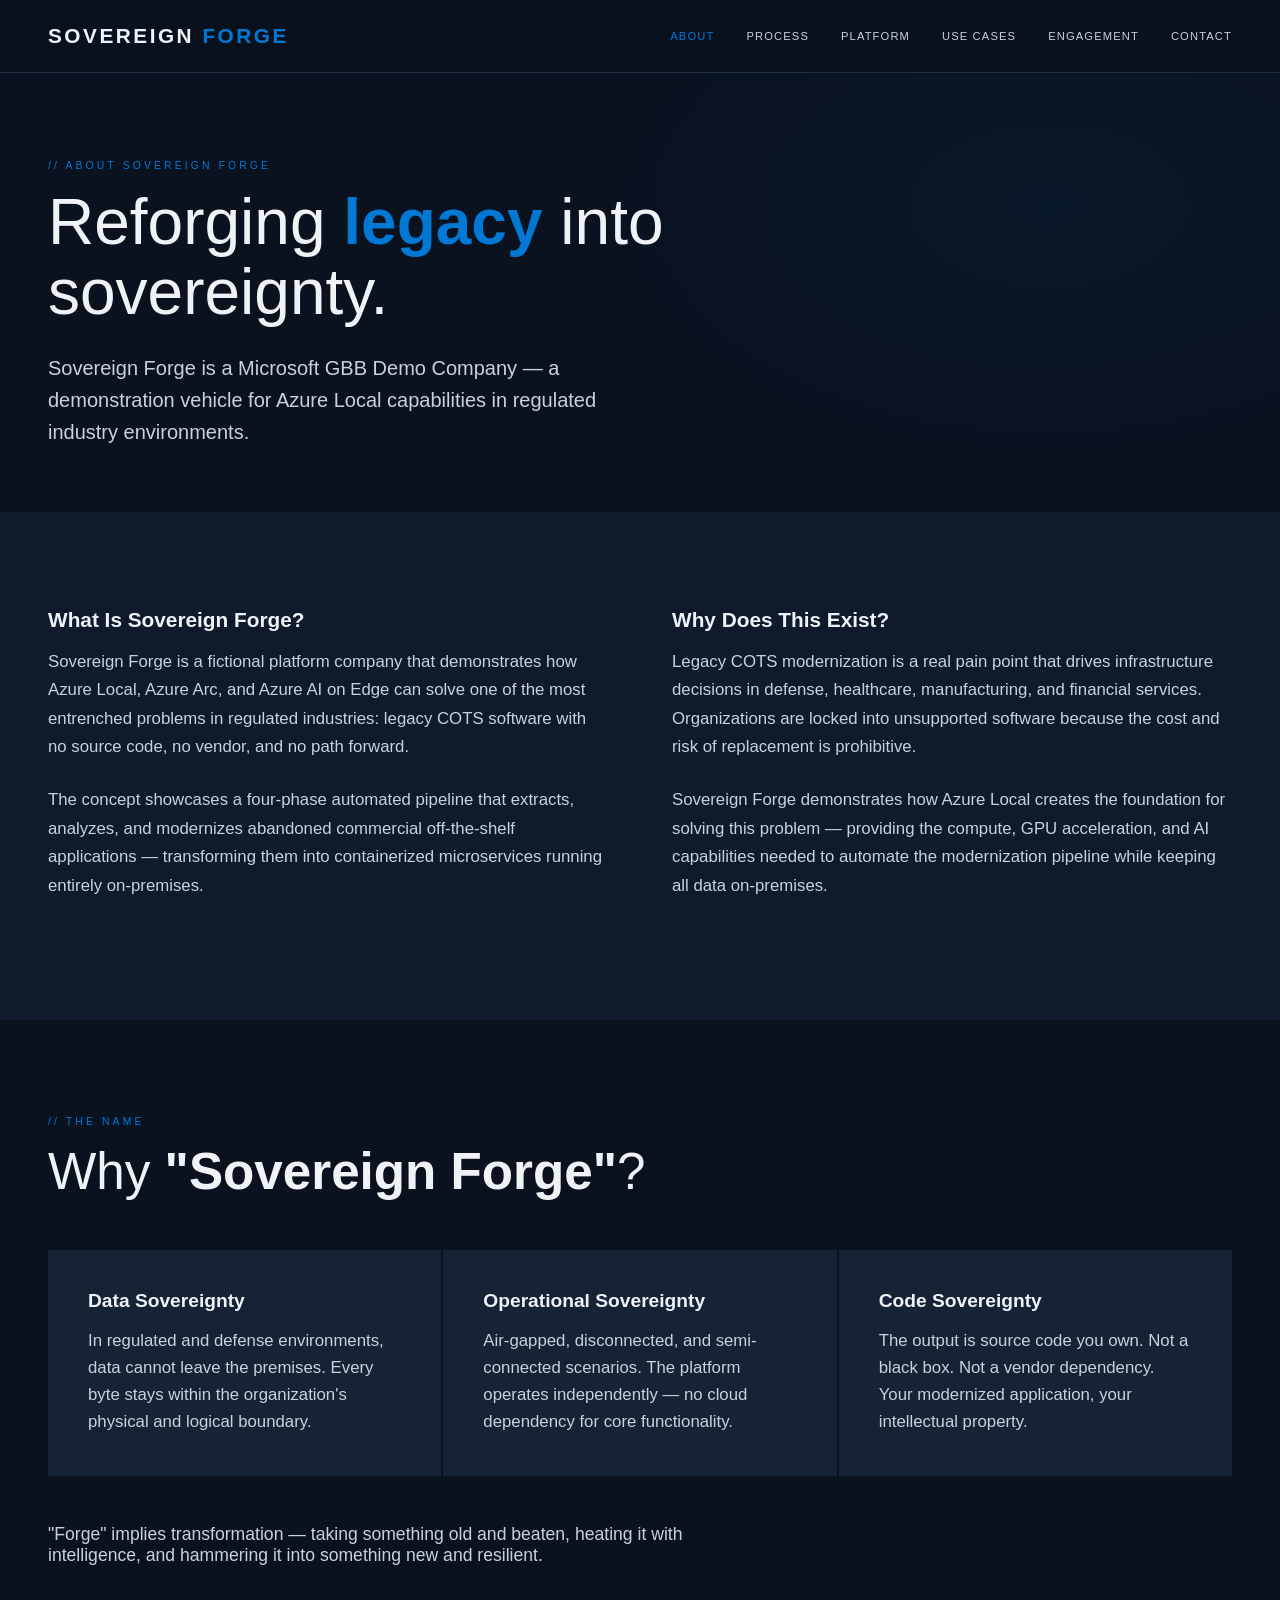
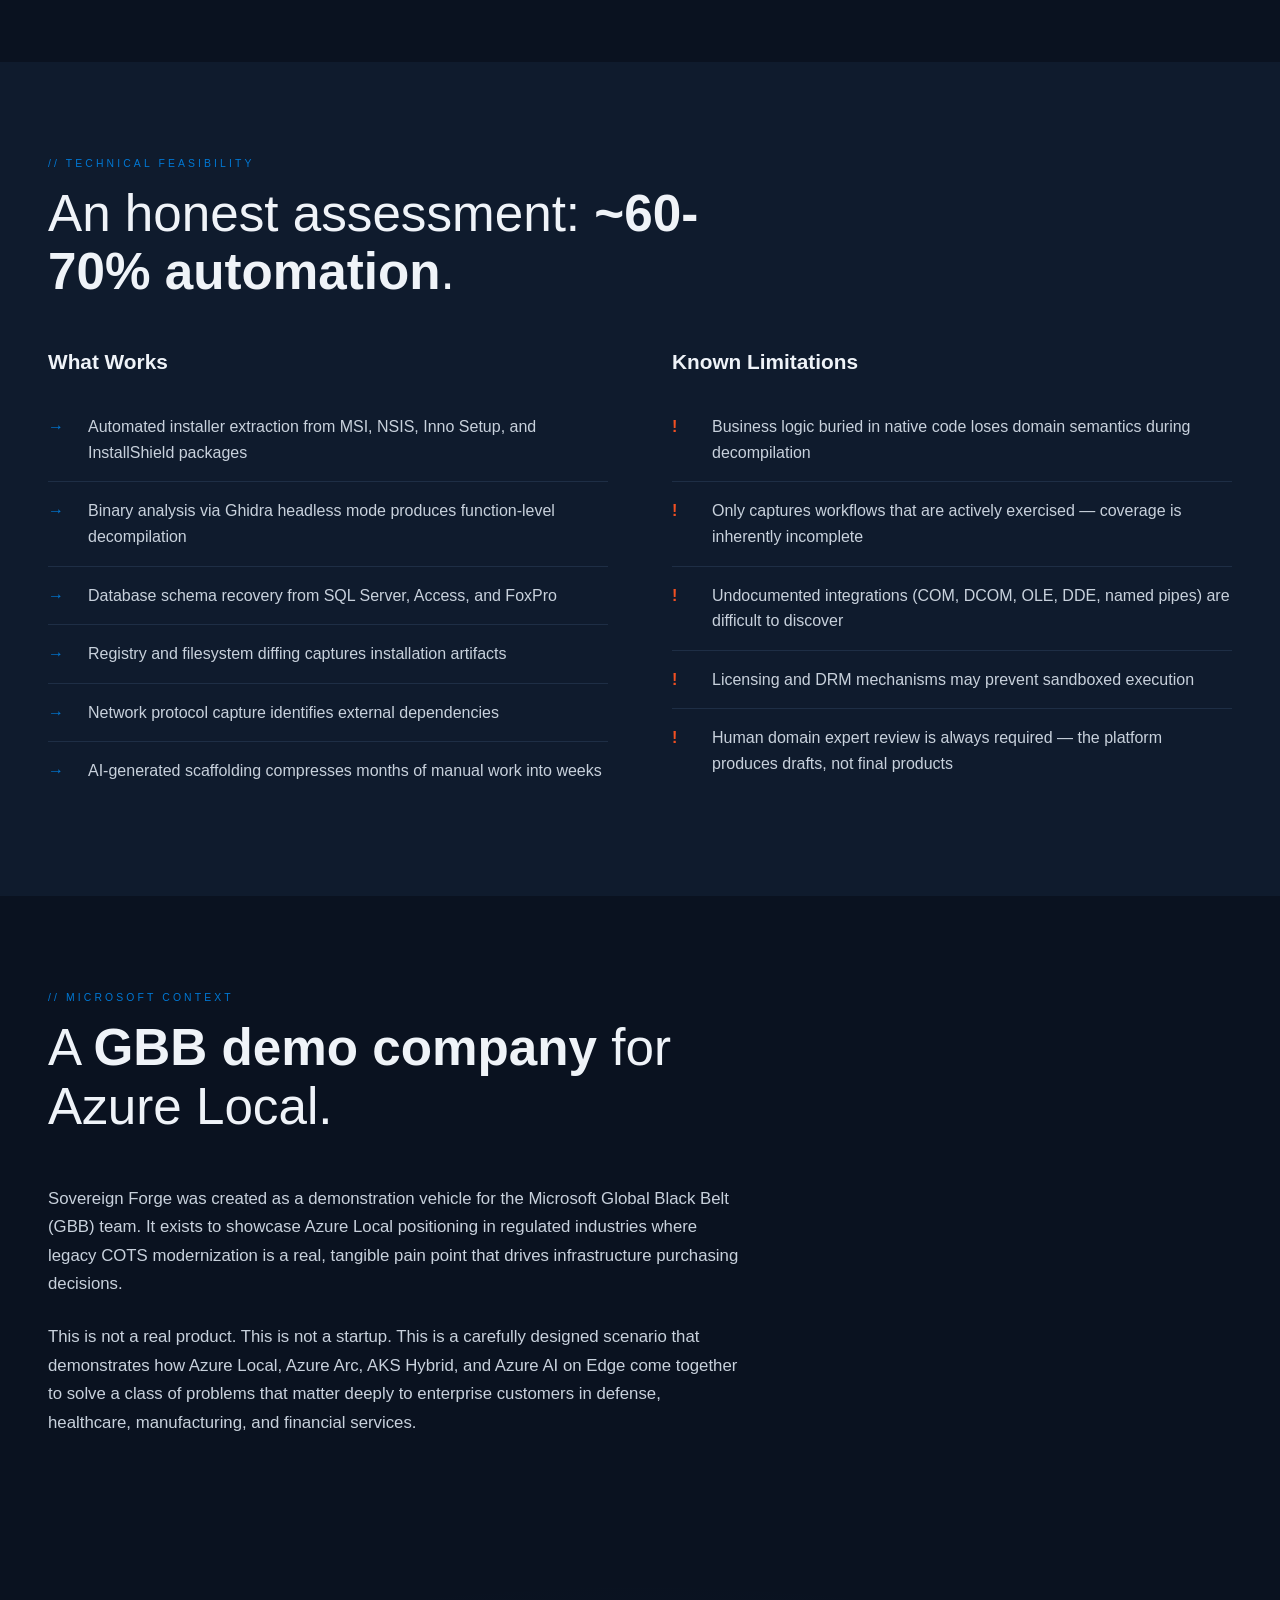
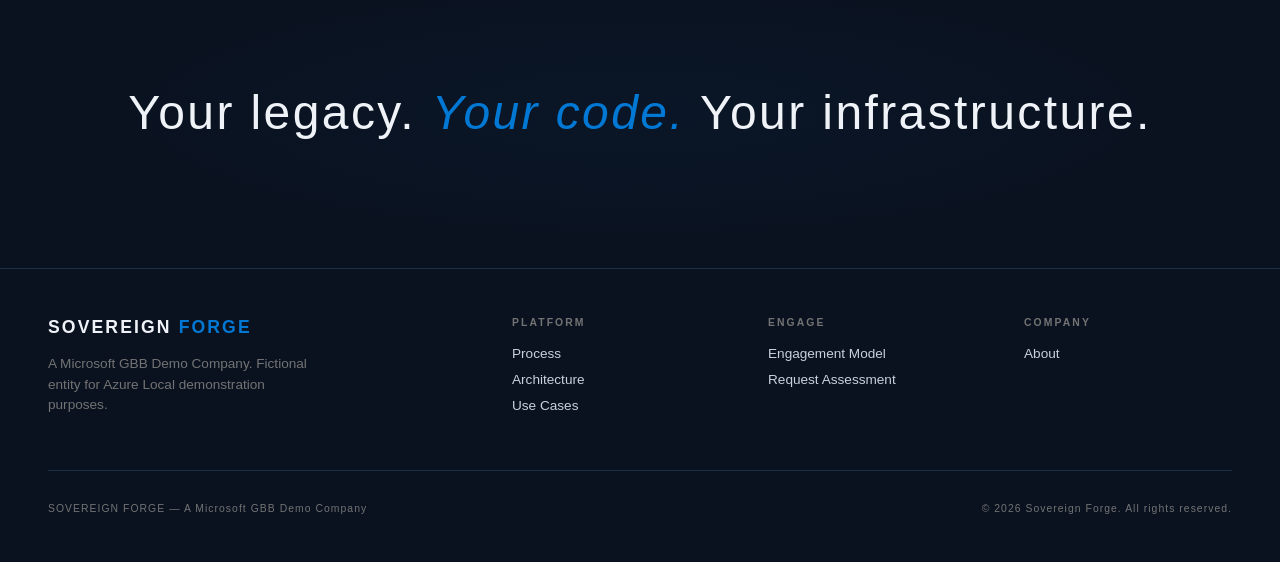
==== about.html @ 8a17f9cb "Add multi-page site: shared CSS, About, Process, Platform, Use Cases, Engagement, Contact Refactored" ====
<!DOCTYPE html>
<html lang="en">
<head>
<meta charset="UTF-8">
<meta name="viewport" content="width=device-width, initial-scale=1.0">
<title>About — Sovereign Forge</title>
<link rel="stylesheet" href="css/styles.css">
</head>
<body>

<nav>
  <a href="index.html" class="logo">SOVEREIGN <span>FORGE</span></a>
  <ul class="nav-links">
    <li><a href="about.html" class="active">About</a></li>
    <li><a href="process.html">Process</a></li>
    <li><a href="platform.html">Platform</a></li>
    <li><a href="use-cases.html">Use Cases</a></li>
    <li><a href="engagement.html">Engagement</a></li>
    <li><a href="contact.html">Contact</a></li>
  </ul>
</nav>

<div class="page-header">
  <div class="section-tag">// About Sovereign Forge</div>
  <h1>Reforging <strong>legacy</strong> into sovereignty.</h1>
  <p class="page-subtitle">Sovereign Forge is a Microsoft GBB Demo Company — a demonstration vehicle for Azure Local capabilities in regulated industry environments.</p>
</div>

<section class="bg-navy">
  <div class="content-two-col">
    <div class="content-text">
      <h3>What Is Sovereign Forge?</h3>
      <p>Sovereign Forge is a fictional platform company that demonstrates how Azure Local, Azure Arc, and Azure AI on Edge can solve one of the most entrenched problems in regulated industries: legacy COTS software with no source code, no vendor, and no path forward.</p>
      <p>The concept showcases a four-phase automated pipeline that extracts, analyzes, and modernizes abandoned commercial off-the-shelf applications — transforming them into containerized microservices running entirely on-premises.</p>
    </div>
    <div class="content-text">
      <h3>Why Does This Exist?</h3>
      <p>Legacy COTS modernization is a real pain point that drives infrastructure decisions in defense, healthcare, manufacturing, and financial services. Organizations are locked into unsupported software because the cost and risk of replacement is prohibitive.</p>
      <p>Sovereign Forge demonstrates how Azure Local creates the foundation for solving this problem — providing the compute, GPU acceleration, and AI capabilities needed to automate the modernization pipeline while keeping all data on-premises.</p>
    </div>
  </div>
</section>

<section class="bg-deep">
  <div class="section-tag">// The Name</div>
  <h2 class="section-title">Why <strong>"Sovereign Forge"</strong>?</h2>
  <div class="card-grid card-grid-3">
    <div class="card card-accent">
      <h3>Data Sovereignty</h3>
      <p>In regulated and defense environments, data cannot leave the premises. Every byte stays within the organization's physical and logical boundary.</p>
    </div>
    <div class="card card-accent">
      <h3>Operational Sovereignty</h3>
      <p>Air-gapped, disconnected, and semi-connected scenarios. The platform operates independently — no cloud dependency for core functionality.</p>
    </div>
    <div class="card card-accent">
      <h3>Code Sovereignty</h3>
      <p>The output is source code you own. Not a black box. Not a vendor dependency. Your modernized application, your intellectual property.</p>
    </div>
  </div>
  <p style="font-size: 1.1rem; font-weight: 300; color: var(--ms-light); margin-top: 3rem; max-width: 700px;">"Forge" implies transformation — taking something old and beaten, heating it with intelligence, and hammering it into something new and resilient.</p>
</section>

<section class="bg-navy">
  <div class="section-tag">// Technical Feasibility</div>
  <h2 class="section-title">An honest assessment: <strong>~60-70% automation</strong>.</h2>
  <div class="content-two-col">
    <div class="content-text">
      <h3>What Works</h3>
      <ul class="detail-list">
        <li><span class="marker">→</span>Automated installer extraction from MSI, NSIS, Inno Setup, and InstallShield packages</li>
        <li><span class="marker">→</span>Binary analysis via Ghidra headless mode produces function-level decompilation</li>
        <li><span class="marker">→</span>Database schema recovery from SQL Server, Access, and FoxPro</li>
        <li><span class="marker">→</span>Registry and filesystem diffing captures installation artifacts</li>
        <li><span class="marker">→</span>Network protocol capture identifies external dependencies</li>
        <li><span class="marker">→</span>AI-generated scaffolding compresses months of manual work into weeks</li>
      </ul>
    </div>
    <div class="content-text">
      <h3>Known Limitations</h3>
      <ul class="detail-list">
        <li><span class="marker" style="color: var(--ms-orange);">!</span>Business logic buried in native code loses domain semantics during decompilation</li>
        <li><span class="marker" style="color: var(--ms-orange);">!</span>Only captures workflows that are actively exercised — coverage is inherently incomplete</li>
        <li><span class="marker" style="color: var(--ms-orange);">!</span>Undocumented integrations (COM, DCOM, OLE, DDE, named pipes) are difficult to discover</li>
        <li><span class="marker" style="color: var(--ms-orange);">!</span>Licensing and DRM mechanisms may prevent sandboxed execution</li>
        <li><span class="marker" style="color: var(--ms-orange);">!</span>Human domain expert review is always required — the platform produces drafts, not final products</li>
      </ul>
    </div>
  </div>
</section>

<section class="bg-deep">
  <div class="section-tag">// Microsoft Context</div>
  <h2 class="section-title">A <strong>GBB demo company</strong> for Azure Local.</h2>
  <div class="content-text" style="max-width: 700px;">
    <p>Sovereign Forge was created as a demonstration vehicle for the Microsoft Global Black Belt (GBB) team. It exists to showcase Azure Local positioning in regulated industries where legacy COTS modernization is a real, tangible pain point that drives infrastructure purchasing decisions.</p>
    <p>This is not a real product. This is not a startup. This is a carefully designed scenario that demonstrates how Azure Local, Azure Arc, AKS Hybrid, and Azure AI on Edge come together to solve a class of problems that matter deeply to enterprise customers in defense, healthcare, manufacturing, and financial services.</p>
  </div>
</section>

<section class="tagline-section">
  <p class="tagline">Your legacy. <em>Your code.</em> Your infrastructure.</p>
</section>

<footer>
  <div class="footer-inner">
    <div class="footer-brand">
      <a href="index.html" class="logo">SOVEREIGN <span>FORGE</span></a>
      <p>A Microsoft GBB Demo Company. Fictional entity for Azure Local demonstration purposes.</p>
    </div>
    <div class="footer-col">
      <h4>Platform</h4>
      <ul>
        <li><a href="process.html">Process</a></li>
        <li><a href="platform.html">Architecture</a></li>
        <li><a href="use-cases.html">Use Cases</a></li>
      </ul>
    </div>
    <div class="footer-col">
      <h4>Engage</h4>
      <ul>
        <li><a href="engagement.html">Engagement Model</a></li>
        <li><a href="contact.html">Request Assessment</a></li>
      </ul>
    </div>
    <div class="footer-col">
      <h4>Company</h4>
      <ul>
        <li><a href="about.html">About</a></li>
      </ul>
    </div>
  </div>
  <div class="footer-bottom">
    <span>SOVEREIGN FORGE — A Microsoft GBB Demo Company</span>
    <span>&copy; 2026 Sovereign Forge. All rights reserved.</span>
  </div>
</footer>

</body>
</html>
---- css/styles.css ----
/* ============================================
   Sovereign Forge — Shared Styles
   Color Palette: Microsoft/Azure Corporate
   Typography: Segoe UI
   ============================================ */

:root {
    --ms-blue: #0078D4;
    --ms-dark-blue: #005A9E;
    --ms-navy: #0F1B2D;
    --ms-deep: #0A1220;
    --ms-panel: #121D2E;
    --ms-card: #162236;
    --ms-border: #1E2E45;
    --ms-orange: #F25022;
    --ms-green: #7FBA00;
    --ms-yellow: #FFB900;
    --ms-gray: #737373;
    --ms-light: #C8D1DC;
    --ms-white: #EFF3F8;
}

* {
    margin: 0;
    padding: 0;
    box-sizing: border-box;
}

body {
    background: var(--ms-deep);
    color: var(--ms-white);
    font-family: 'Segoe UI', -apple-system, sans-serif;
    overflow-x: hidden;
}

a {
    color: var(--ms-blue);
    text-decoration: none;
    transition: color 0.3s;
}

a:hover {
    color: var(--ms-white);
}

/* ---- Navigation ---- */
nav {
    position: fixed;
    top: 0;
    width: 100%;
    z-index: 100;
    padding: 1.5rem 3rem;
    display: flex;
    justify-content: space-between;
    align-items: center;
    background: rgba(10, 18, 32, 0.95);
    backdrop-filter: blur(8px);
    border-bottom: 1px solid var(--ms-border);
}

.logo {
    font-weight: 700;
    font-size: 1.3rem;
    letter-spacing: 0.12em;
    text-transform: uppercase;
    text-decoration: none;
    color: var(--ms-white);
}

.logo span {
    color: var(--ms-blue);
}

.nav-links {
    display: flex;
    gap: 2rem;
    list-style: none;
    font-size: 0.7rem;
    letter-spacing: 0.1em;
    text-transform: uppercase;
}

.nav-links a {
    color: var(--ms-light);
    text-decoration: none;
    transition: color 0.3s;
    padding: 0.25rem 0;
}

.nav-links a:hover,
.nav-links a.active {
    color: var(--ms-blue);
}

/* ---- Buttons ---- */
.btn-primary {
    display: inline-block;
    font-size: 0.85rem;
    font-weight: 600;
    letter-spacing: 0.1em;
    text-transform: uppercase;
    padding: 1rem 2.5rem;
    background: var(--ms-blue);
    color: #fff;
    border: none;
    cursor: pointer;
    transition: all 0.3s;
    text-decoration: none;
}

.btn-primary:hover {
    background: var(--ms-dark-blue);
    box-shadow: 0 0 30px rgba(0, 120, 212, 0.3);
    color: #fff;
}

.btn-secondary {
    display: inline-block;
    font-size: 0.85rem;
    font-weight: 500;
    letter-spacing: 0.1em;
    text-transform: uppercase;
    padding: 1rem 2.5rem;
    background: transparent;
    color: var(--ms-white);
    border: 1px solid var(--ms-border);
    cursor: pointer;
    transition: all 0.3s;
    text-decoration: none;
}

.btn-secondary:hover {
    border-color: var(--ms-blue);
    color: var(--ms-blue);
}

/* ---- Page Header (inner pages) ---- */
.page-header {
    padding: 10rem 3rem 4rem;
    background: var(--ms-deep);
    position: relative;
}

.page-header::before {
    content: '';
    position: absolute;
    top: 0;
    right: 0;
    width: 60%;
    height: 100%;
    background: radial-gradient(ellipse at 70% 40%, rgba(0, 120, 212, 0.06) 0%, transparent 60%);
    pointer-events: none;
}

.page-header .section-tag {
    position: relative;
}

.page-header h1 {
    font-weight: 300;
    font-size: clamp(2.5rem, 5vw, 4.5rem);
    line-height: 1.1;
    max-width: 800px;
    position: relative;
}

.page-header h1 strong {
    font-weight: 700;
    color: var(--ms-blue);
}

.page-header .page-subtitle {
    font-size: 1.25rem;
    font-weight: 300;
    color: var(--ms-light);
    max-width: 600px;
    margin-top: 1.5rem;
    line-height: 1.6;
    position: relative;
}

/* ---- Sections ---- */
section {
    padding: 6rem 3rem;
}

.section-tag {
    font-size: 0.65rem;
    letter-spacing: 0.3em;
    text-transform: uppercase;
    color: var(--ms-blue);
    margin-bottom: 1rem;
}

.section-title {
    font-size: clamp(2rem, 4vw, 3.5rem);
    font-weight: 300;
    line-height: 1.15;
    max-width: 700px;
    margin-bottom: 3rem;
}

.section-title strong {
    font-weight: 700;
}

.bg-navy {
    background: var(--ms-navy);
}

.bg-deep {
    background: var(--ms-deep);
}

/* ---- Cards ---- */
.card-grid {
    display: grid;
    gap: 2px;
}

.card-grid-2 {
    grid-template-columns: repeat(2, 1fr);
}

.card-grid-3 {
    grid-template-columns: repeat(3, 1fr);
}

.card-grid-4 {
    grid-template-columns: repeat(4, 1fr);
}

.card {
    background: var(--ms-card);
    padding: 2.5rem;
    position: relative;
    overflow: hidden;
    transition: background 0.3s;
}

.card:hover {
    background: var(--ms-border);
}

.card h3 {
    font-size: 1.2rem;
    font-weight: 600;
    margin-bottom: 1rem;
}

.card p {
    font-size: 1.05rem;
    font-weight: 300;
    color: var(--ms-light);
    line-height: 1.6;
}

.card .card-icon {
    font-size: 2rem;
    margin-bottom: 1.5rem;
}

.card-accent {
    position: relative;
}

.card-accent::before {
    content: '';
    position: absolute;
    top: 0;
    left: 0;
    width: 100%;
    height: 2px;
    background: var(--ms-blue);
    transform: scaleX(0);
    transform-origin: left;
    transition: transform 0.4s;
}

.card-accent:hover::before {
    transform: scaleX(1);
}

/* ---- Stats Bar ---- */
.stats-bar {
    display: flex;
    border-top: 1px solid var(--ms-border);
    border-bottom: 1px solid var(--ms-border);
}

.stat {
    flex: 1;
    padding: 3rem;
    border-right: 1px solid var(--ms-border);
    text-align: center;
}

.stat:last-child {
    border-right: none;
}

.stat-value {
    font-size: 3rem;
    font-weight: 700;
    color: var(--ms-blue);
    line-height: 1;
}

.stat-label {
    font-size: 0.65rem;
    letter-spacing: 0.2em;
    text-transform: uppercase;
    color: var(--ms-gray);
    margin-top: 0.75rem;
}

/* ---- Phase Rows ---- */
.phase-row {
    display: grid;
    grid-template-columns: 120px 1fr;
    gap: 3rem;
    padding: 3rem 0;
    border-bottom: 1px solid var(--ms-border);
}

.phase-row:last-child {
    border-bottom: none;
}

.phase-num {
    font-size: 4rem;
    font-weight: 700;
    color: var(--ms-border);
    line-height: 1;
}

.phase-content h3 {
    font-size: 1.5rem;
    font-weight: 600;
    color: var(--ms-blue);
    margin-bottom: 0.75rem;
}

.phase-content p {
    font-size: 1.1rem;
    font-weight: 300;
    color: var(--ms-light);
    line-height: 1.7;
    max-width: 700px;
}

.phase-tags {
    display: flex;
    flex-wrap: wrap;
    gap: 0.5rem;
    margin-top: 1rem;
}

.phase-tag {
    font-size: 0.6rem;
    letter-spacing: 0.1em;
    text-transform: uppercase;
    padding: 0.3rem 0.8rem;
    border: 1px solid var(--ms-border);
    color: var(--ms-gray);
}

/* ---- Detail List ---- */
.detail-list {
    list-style: none;
    margin-top: 1.5rem;
}

.detail-list li {
    padding: 1rem 0;
    border-bottom: 1px solid var(--ms-border);
    font-size: 1rem;
    font-weight: 300;
    color: var(--ms-light);
    line-height: 1.6;
    display: flex;
    gap: 1rem;
}

.detail-list li:last-child {
    border-bottom: none;
}

.detail-list .marker {
    color: var(--ms-blue);
    font-weight: 600;
    min-width: 1.5rem;
}

/* ---- Architecture Diagram ---- */
.arch-diagram {
    max-width: 900px;
    margin: 3rem auto 0;
    display: grid;
    gap: 2px;
}

.arch-layer {
    background: var(--ms-card);
    padding: 1.5rem 2rem;
    display: flex;
    justify-content: space-between;
    align-items: center;
}

.arch-label {
    font-size: 0.7rem;
    letter-spacing: 0.15em;
    text-transform: uppercase;
    color: var(--ms-blue);
    min-width: 140px;
}

.arch-items {
    display: flex;
    gap: 1.5rem;
    flex-wrap: wrap;
    justify-content: flex-end;
}

.arch-item {
    font-size: 0.7rem;
    color: var(--ms-light);
    padding: 0.4rem 0.8rem;
    border: 1px solid var(--ms-border);
}

/* ---- Platform Badge ---- */
.platform-badge {
    display: inline-flex;
    align-items: center;
    gap: 0.75rem;
    padding: 0.75rem 2rem;
    border: 1px solid var(--ms-border);
    margin-top: 2rem;
    font-size: 0.75rem;
    letter-spacing: 0.1em;
    color: var(--ms-light);
}

.platform-badge .dot {
    width: 8px;
    height: 8px;
    border-radius: 50%;
    background: var(--ms-green);
    animation: pulse 2s infinite;
}

/* ---- Tagline Section ---- */
.tagline-section {
    padding: 8rem 3rem;
    text-align: center;
    background: var(--ms-deep);
    position: relative;
}

.tagline-section::before {
    content: '';
    position: absolute;
    inset: 0;
    background: radial-gradient(ellipse at center, rgba(0, 120, 212, 0.04) 0%, transparent 60%);
}

.tagline {
    font-size: clamp(1.8rem, 4vw, 3rem);
    font-weight: 300;
    letter-spacing: 0.05em;
    position: relative;
}

.tagline em {
    font-style: italic;
    color: var(--ms-blue);
}

/* ---- Footer ---- */
footer {
    padding: 3rem;
    border-top: 1px solid var(--ms-border);
    background: var(--ms-deep);
}

.footer-inner {
    display: grid;
    grid-template-columns: 2fr 1fr 1fr 1fr;
    gap: 3rem;
    margin-bottom: 3rem;
}

.footer-brand .logo {
    font-size: 1.1rem;
    display: block;
    margin-bottom: 1rem;
}

.footer-brand p {
    font-size: 0.85rem;
    color: var(--ms-gray);
    line-height: 1.5;
    max-width: 280px;
}

.footer-col h4 {
    font-size: 0.65rem;
    letter-spacing: 0.2em;
    text-transform: uppercase;
    color: var(--ms-gray);
    margin-bottom: 1rem;
}

.footer-col ul {
    list-style: none;
}

.footer-col li {
    margin-bottom: 0.5rem;
}

.footer-col a {
    font-size: 0.85rem;
    color: var(--ms-light);
}

.footer-col a:hover {
    color: var(--ms-blue);
}

.footer-bottom {
    display: flex;
    justify-content: space-between;
    align-items: center;
    padding-top: 2rem;
    border-top: 1px solid var(--ms-border);
    font-size: 0.65rem;
    letter-spacing: 0.1em;
    color: var(--ms-gray);
}

/* ---- Content Layouts ---- */
.content-two-col {
    display: grid;
    grid-template-columns: 1fr 1fr;
    gap: 4rem;
    align-items: start;
}

.content-text h3 {
    font-size: 1.3rem;
    font-weight: 600;
    margin-bottom: 1rem;
}

.content-text p {
    font-size: 1.05rem;
    font-weight: 300;
    color: var(--ms-light);
    line-height: 1.7;
    margin-bottom: 1.5rem;
}

/* ---- Timeline ---- */
.timeline {
    position: relative;
    padding-left: 3rem;
}

.timeline::before {
    content: '';
    position: absolute;
    left: 0;
    top: 0;
    bottom: 0;
    width: 2px;
    background: var(--ms-border);
}

.timeline-item {
    position: relative;
    padding-bottom: 3rem;
}

.timeline-item:last-child {
    padding-bottom: 0;
}

.timeline-item::before {
    content: '';
    position: absolute;
    left: -3rem;
    top: 0.5rem;
    width: 12px;
    height: 12px;
    border-radius: 50%;
    background: var(--ms-blue);
    border: 2px solid var(--ms-deep);
    margin-left: -5px;
}

.timeline-item h3 {
    font-size: 1.3rem;
    font-weight: 600;
    color: var(--ms-blue);
    margin-bottom: 0.5rem;
}

.timeline-item .timeline-duration {
    font-size: 0.7rem;
    letter-spacing: 0.15em;
    text-transform: uppercase;
    color: var(--ms-gray);
    margin-bottom: 0.75rem;
}

.timeline-item p {
    font-size: 1.05rem;
    font-weight: 300;
    color: var(--ms-light);
    line-height: 1.7;
}

/* ---- Form Styles ---- */
.form-group {
    margin-bottom: 1.5rem;
}

.form-group label {
    display: block;
    font-size: 0.7rem;
    letter-spacing: 0.15em;
    text-transform: uppercase;
    color: var(--ms-gray);
    margin-bottom: 0.5rem;
}

.form-group input,
.form-group textarea,
.form-group select {
    width: 100%;
    padding: 1rem;
    background: var(--ms-card);
    border: 1px solid var(--ms-border);
    color: var(--ms-white);
    font-family: 'Segoe UI', sans-serif;
    font-size: 1rem;
    transition: border-color 0.3s;
}

.form-group input:focus,
.form-group textarea:focus,
.form-group select:focus {
    outline: none;
    border-color: var(--ms-blue);
}

.form-group textarea {
    min-height: 120px;
    resize: vertical;
}

.form-group select option {
    background: var(--ms-card);
}

/* ---- Animations ---- */
@keyframes fadeUp {
    from {
        opacity: 0;
        transform: translateY(20px);
    }

    to {
        opacity: 1;
        transform: translateY(0);
    }
}

@keyframes pulse {

    0%,
    100% {
        opacity: 1
    }

    50% {
        opacity: 0.4
    }
}

/* ---- Hero (index only) ---- */
.hero {
    min-height: 100vh;
    display: flex;
    flex-direction: column;
    justify-content: center;
    padding: 8rem 3rem 4rem;
    position: relative;
}

.hero::before {
    content: '';
    position: absolute;
    top: 0;
    right: 0;
    width: 60%;
    height: 100%;
    background: radial-gradient(ellipse at 70% 40%, rgba(0, 120, 212, 0.06) 0%, transparent 60%);
    pointer-events: none;
}

.hero-tag {
    font-size: 0.7rem;
    letter-spacing: 0.3em;
    text-transform: uppercase;
    color: var(--ms-blue);
    margin-bottom: 2rem;
    opacity: 0;
    animation: fadeUp 0.8s 0.3s forwards;
}

.hero h1 {
    font-weight: 300;
    font-size: clamp(3rem, 7vw, 6.5rem);
    line-height: 1.05;
    max-width: 900px;
    opacity: 0;
    animation: fadeUp 0.8s 0.5s forwards;
}

.hero h1 strong {
    font-weight: 700;
    color: var(--ms-blue);
}

.hero-sub {
    font-size: 1.35rem;
    font-weight: 300;
    color: var(--ms-light);
    max-width: 600px;
    margin-top: 2rem;
    line-height: 1.6;
    opacity: 0;
    animation: fadeUp 0.8s 0.7s forwards;
}

.hero-cta {
    display: flex;
    gap: 1.5rem;
    margin-top: 3rem;
    opacity: 0;
    animation: fadeUp 0.8s 0.9s forwards;
}

/* ---- Verticals Grid ---- */
.vert-grid {
    display: grid;
    grid-template-columns: repeat(4, 1fr);
}

.vert-item {
    padding: 2.5rem 2rem;
    border: 1px solid var(--ms-border);
    margin: -0.5px;
    transition: all 0.4s;
}

.vert-item:hover {
    border-color: var(--ms-blue);
    z-index: 1;
}

.vert-item h3 {
    font-size: 1rem;
    font-weight: 600;
    margin-bottom: 0.5rem;
}

.vert-item p {
    font-size: 0.9rem;
    font-weight: 300;
    color: var(--ms-gray);
    line-height: 1.5;
}

/* ---- Responsive ---- */
@media (max-width: 768px) {
    nav {
        padding: 1rem 1.5rem;
    }

    .nav-links {
        display: none;
    }

    section {
        padding: 4rem 1.5rem;
    }

    .page-header {
        padding: 7rem 1.5rem 3rem;
    }

    .hero {
        padding: 6rem 1.5rem 3rem;
    }

    .stats-bar {
        flex-direction: column;
    }

    .stat {
        border-right: none;
        border-bottom: 1px solid var(--ms-border);
        padding: 2rem;
    }

    .stat:last-child {
        border-bottom: none;
    }

    .card-grid-2,
    .card-grid-3,
    .card-grid-4 {
        grid-template-columns: 1fr;
    }

    .vert-grid {
        grid-template-columns: 1fr;
    }

    .phase-row {
        grid-template-columns: 1fr;
        gap: 1rem;
    }

    .hero-cta {
        flex-direction: column;
    }

    .content-two-col {
        grid-template-columns: 1fr;
        gap: 2rem;
    }

    .footer-inner {
        grid-template-columns: 1fr;
        gap: 2rem;
    }

    .footer-bottom {
        flex-direction: column;
        gap: 1rem;
        text-align: center;
    }
}
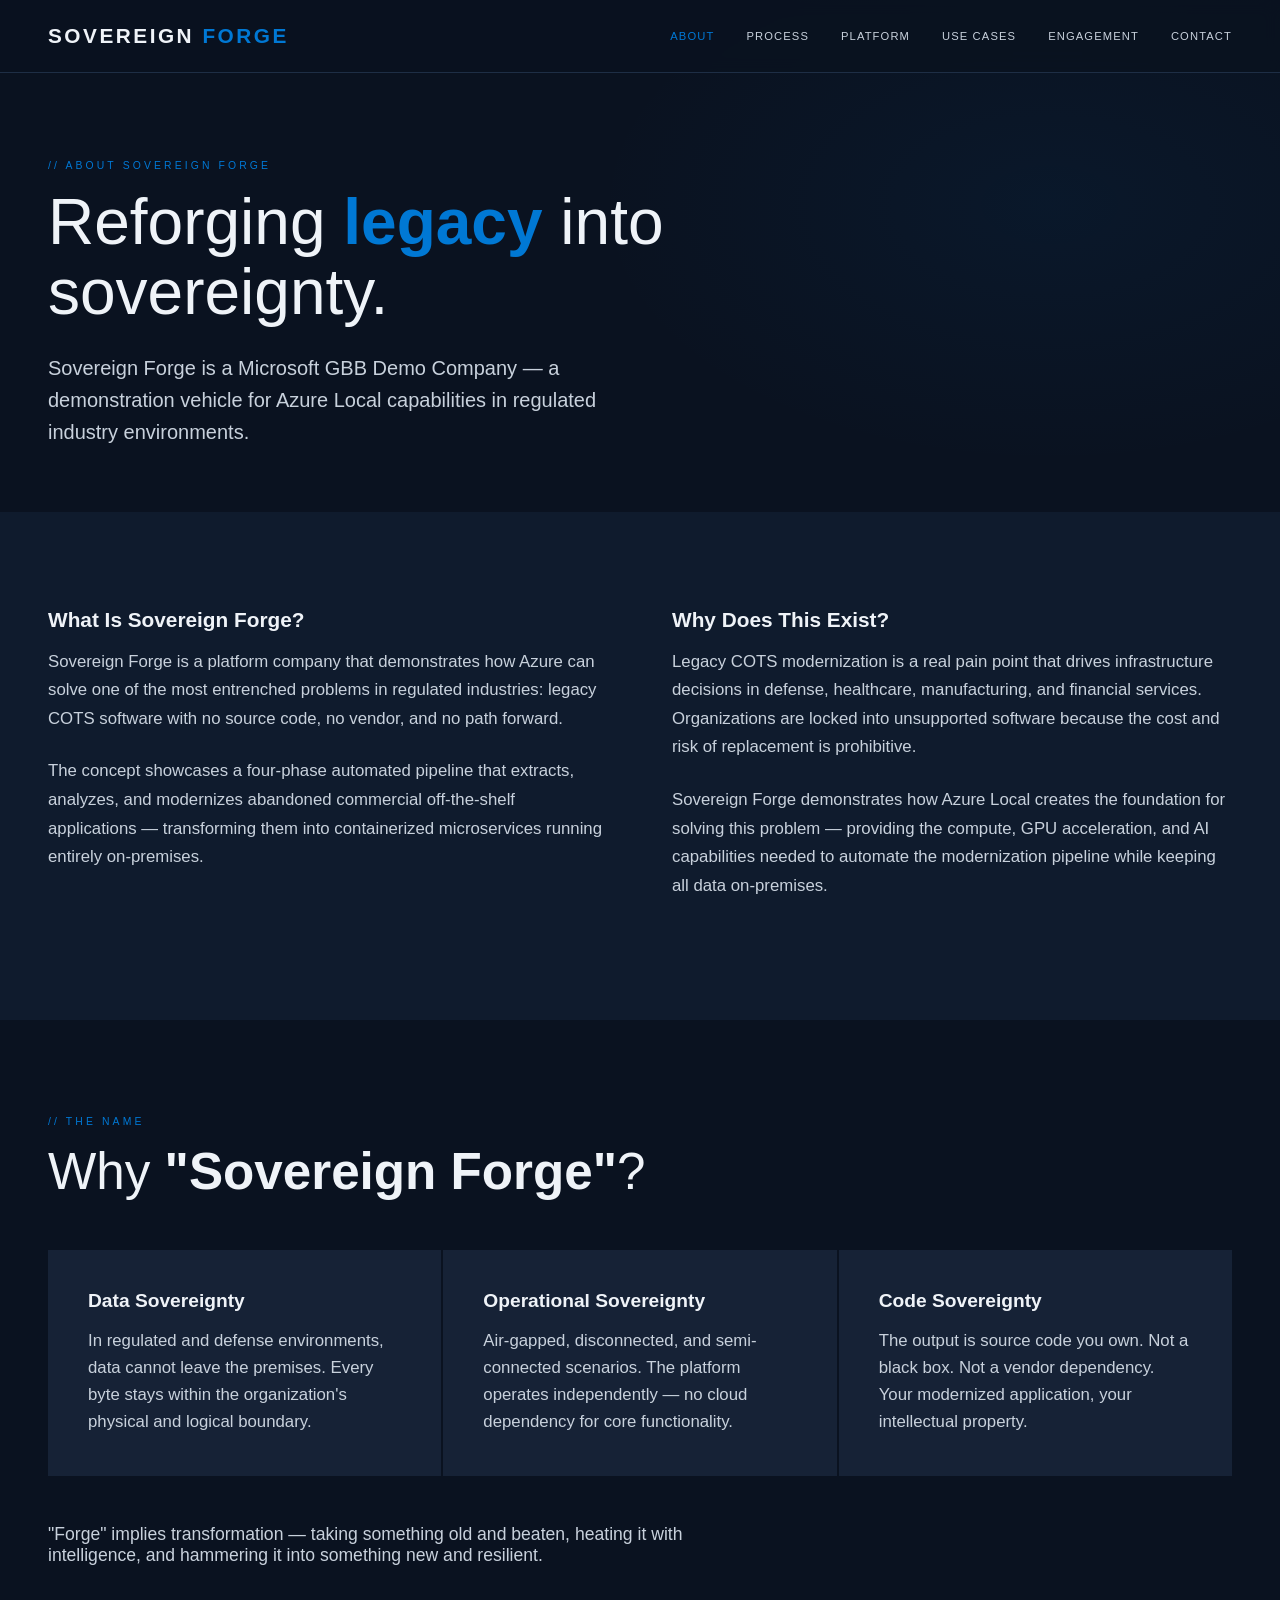
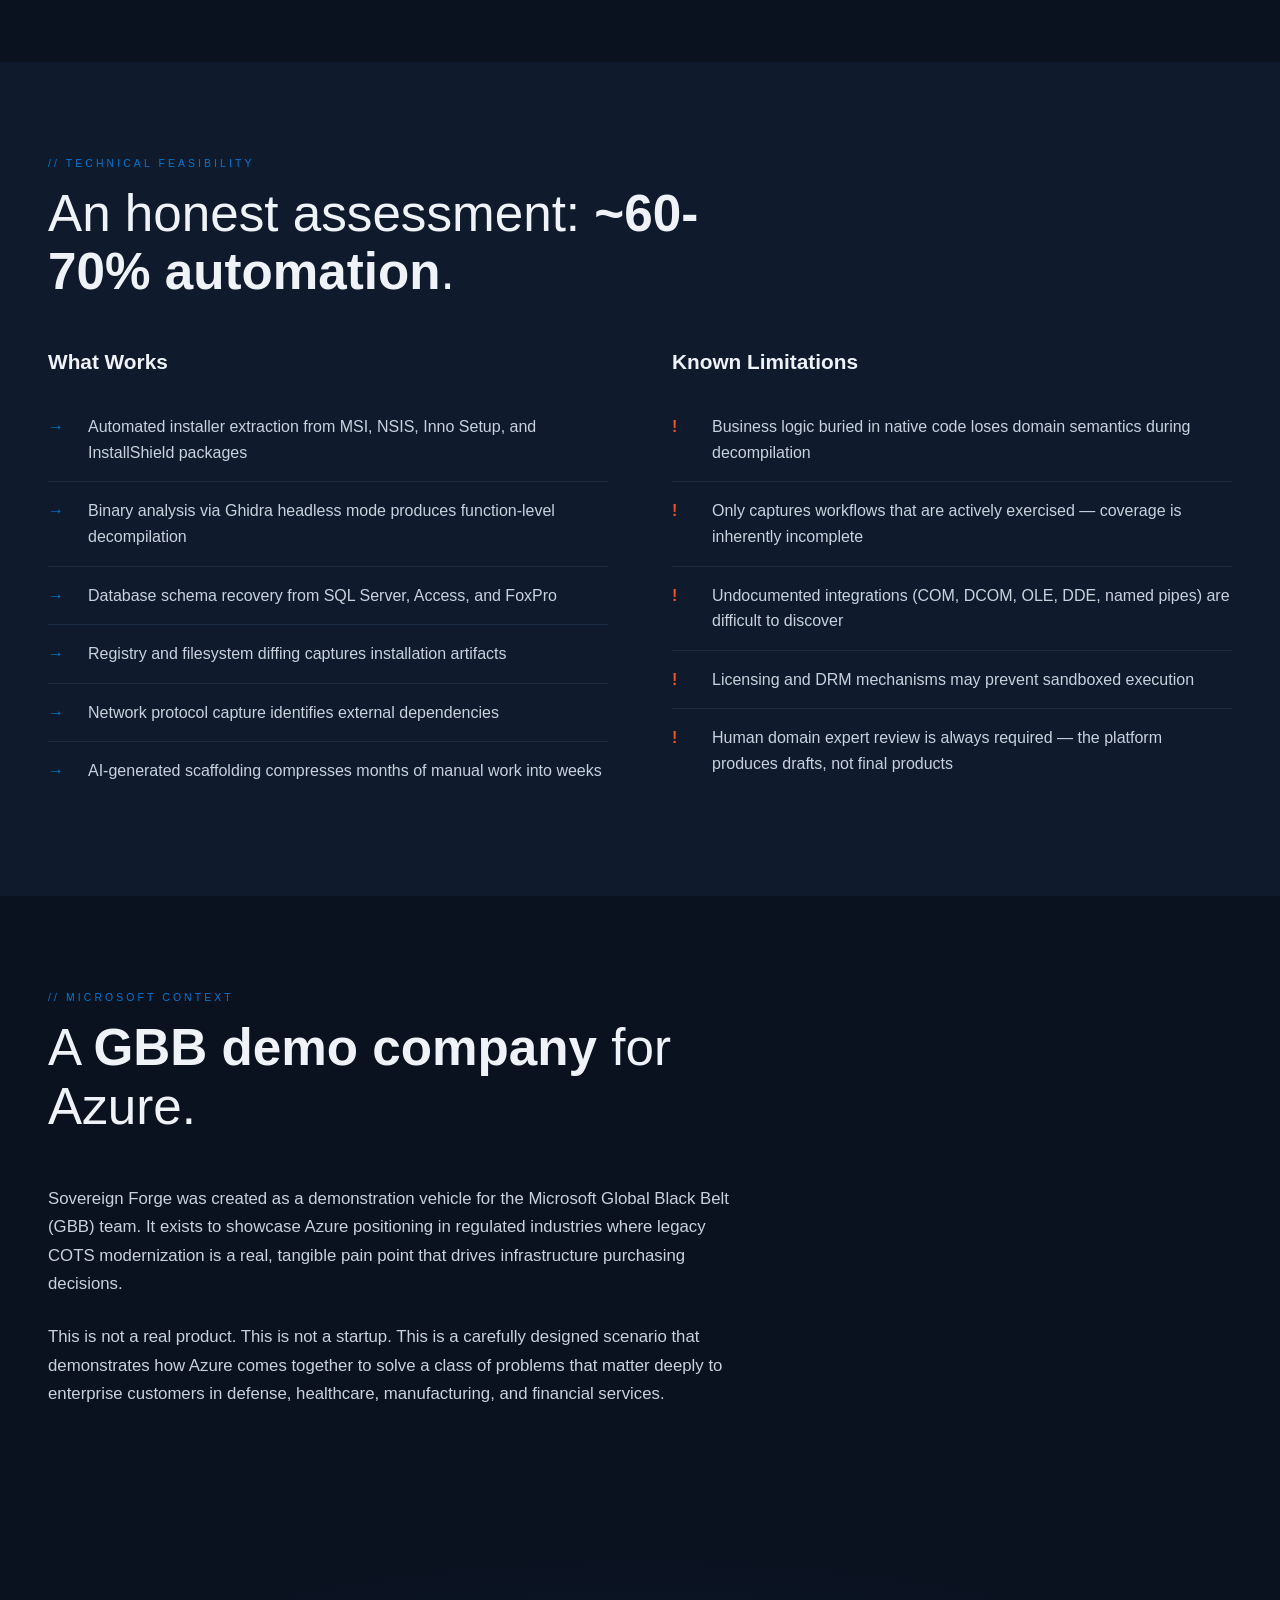
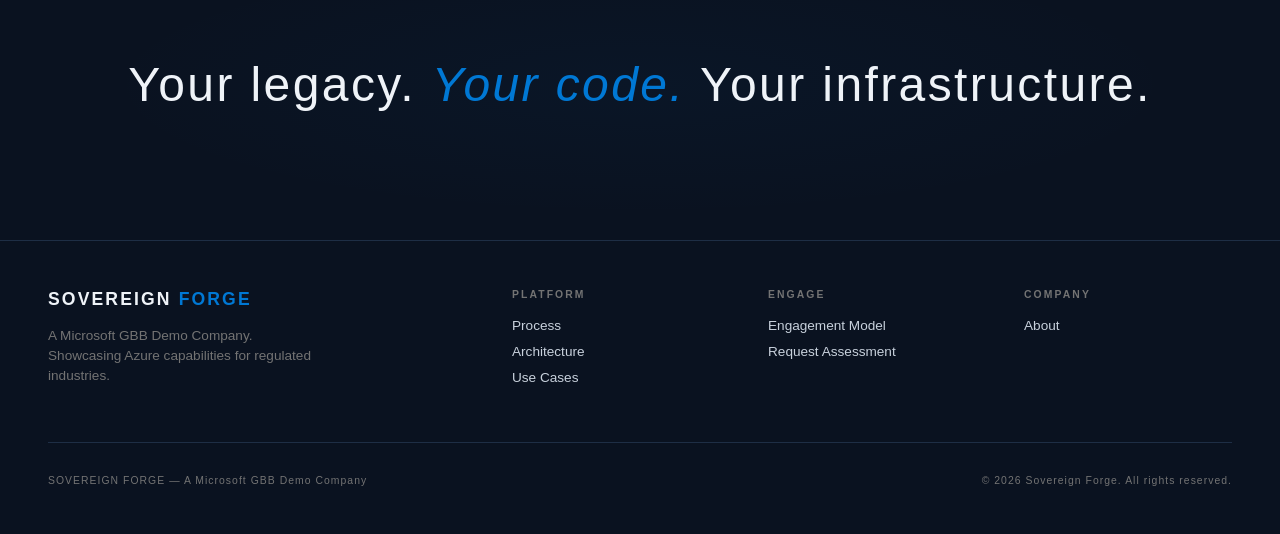
==== commit 7d439ff0: "Clean up demo company language: remove fictional, broaden Azure Local to Azure in branding" ====
--- a/about.html
+++ b/about.html
@@ -1,140 +1,171 @@
 <!DOCTYPE html>
 <html lang="en">
+
 <head>
-<meta charset="UTF-8">
-<meta name="viewport" content="width=device-width, initial-scale=1.0">
-<title>About — Sovereign Forge</title>
-<link rel="stylesheet" href="css/styles.css">
+    <meta charset="UTF-8">
+    <meta name="viewport" content="width=device-width, initial-scale=1.0">
+    <title>About — Sovereign Forge</title>
+    <link rel="stylesheet" href="css/styles.css">
 </head>
+
 <body>
 
-<nav>
-  <a href="index.html" class="logo">SOVEREIGN <span>FORGE</span></a>
-  <ul class="nav-links">
-    <li><a href="about.html" class="active">About</a></li>
-    <li><a href="process.html">Process</a></li>
-    <li><a href="platform.html">Platform</a></li>
-    <li><a href="use-cases.html">Use Cases</a></li>
-    <li><a href="engagement.html">Engagement</a></li>
-    <li><a href="contact.html">Contact</a></li>
-  </ul>
-</nav>
+    <nav>
+        <a href="index.html" class="logo">SOVEREIGN <span>FORGE</span></a>
+        <ul class="nav-links">
+            <li><a href="about.html" class="active">About</a></li>
+            <li><a href="process.html">Process</a></li>
+            <li><a href="platform.html">Platform</a></li>
+            <li><a href="use-cases.html">Use Cases</a></li>
+            <li><a href="engagement.html">Engagement</a></li>
+            <li><a href="contact.html">Contact</a></li>
+        </ul>
+    </nav>
 
-<div class="page-header">
-  <div class="section-tag">// About Sovereign Forge</div>
-  <h1>Reforging <strong>legacy</strong> into sovereignty.</h1>
-  <p class="page-subtitle">Sovereign Forge is a Microsoft GBB Demo Company — a demonstration vehicle for Azure Local capabilities in regulated industry environments.</p>
-</div>
+    <div class="page-header">
+        <div class="section-tag">// About Sovereign Forge</div>
+        <h1>Reforging <strong>legacy</strong> into sovereignty.</h1>
+        <p class="page-subtitle">Sovereign Forge is a Microsoft GBB Demo Company — a demonstration vehicle for Azure
+            Local capabilities in regulated industry environments.</p>
+    </div>
 
-<section class="bg-navy">
-  <div class="content-two-col">
-    <div class="content-text">
-      <h3>What Is Sovereign Forge?</h3>
-      <p>Sovereign Forge is a fictional platform company that demonstrates how Azure Local, Azure Arc, and Azure AI on Edge can solve one of the most entrenched problems in regulated industries: legacy COTS software with no source code, no vendor, and no path forward.</p>
-      <p>The concept showcases a four-phase automated pipeline that extracts, analyzes, and modernizes abandoned commercial off-the-shelf applications — transforming them into containerized microservices running entirely on-premises.</p>
-    </div>
-    <div class="content-text">
-      <h3>Why Does This Exist?</h3>
-      <p>Legacy COTS modernization is a real pain point that drives infrastructure decisions in defense, healthcare, manufacturing, and financial services. Organizations are locked into unsupported software because the cost and risk of replacement is prohibitive.</p>
-      <p>Sovereign Forge demonstrates how Azure Local creates the foundation for solving this problem — providing the compute, GPU acceleration, and AI capabilities needed to automate the modernization pipeline while keeping all data on-premises.</p>
-    </div>
-  </div>
-</section>
+    <section class="bg-navy">
+        <div class="content-two-col">
+            <div class="content-text">
+                <h3>What Is Sovereign Forge?</h3>
+                <p>Sovereign Forge is a platform company that demonstrates how Azure can solve one of the most
+                    entrenched problems in regulated industries: legacy COTS
+                    software with no source code, no vendor, and no path forward.</p>
+                <p>The concept showcases a four-phase automated pipeline that extracts, analyzes, and modernizes
+                    abandoned commercial off-the-shelf applications — transforming them into containerized microservices
+                    running entirely on-premises.</p>
+            </div>
+            <div class="content-text">
+                <h3>Why Does This Exist?</h3>
+                <p>Legacy COTS modernization is a real pain point that drives infrastructure decisions in defense,
+                    healthcare, manufacturing, and financial services. Organizations are locked into unsupported
+                    software because the cost and risk of replacement is prohibitive.</p>
+                <p>Sovereign Forge demonstrates how Azure Local creates the foundation for solving this problem —
+                    providing the compute, GPU acceleration, and AI capabilities needed to automate the modernization
+                    pipeline while keeping all data on-premises.</p>
+            </div>
+        </div>
+    </section>
 
-<section class="bg-deep">
-  <div class="section-tag">// The Name</div>
-  <h2 class="section-title">Why <strong>"Sovereign Forge"</strong>?</h2>
-  <div class="card-grid card-grid-3">
-    <div class="card card-accent">
-      <h3>Data Sovereignty</h3>
-      <p>In regulated and defense environments, data cannot leave the premises. Every byte stays within the organization's physical and logical boundary.</p>
-    </div>
-    <div class="card card-accent">
-      <h3>Operational Sovereignty</h3>
-      <p>Air-gapped, disconnected, and semi-connected scenarios. The platform operates independently — no cloud dependency for core functionality.</p>
-    </div>
-    <div class="card card-accent">
-      <h3>Code Sovereignty</h3>
-      <p>The output is source code you own. Not a black box. Not a vendor dependency. Your modernized application, your intellectual property.</p>
-    </div>
-  </div>
-  <p style="font-size: 1.1rem; font-weight: 300; color: var(--ms-light); margin-top: 3rem; max-width: 700px;">"Forge" implies transformation — taking something old and beaten, heating it with intelligence, and hammering it into something new and resilient.</p>
-</section>
+    <section class="bg-deep">
+        <div class="section-tag">// The Name</div>
+        <h2 class="section-title">Why <strong>"Sovereign Forge"</strong>?</h2>
+        <div class="card-grid card-grid-3">
+            <div class="card card-accent">
+                <h3>Data Sovereignty</h3>
+                <p>In regulated and defense environments, data cannot leave the premises. Every byte stays within the
+                    organization's physical and logical boundary.</p>
+            </div>
+            <div class="card card-accent">
+                <h3>Operational Sovereignty</h3>
+                <p>Air-gapped, disconnected, and semi-connected scenarios. The platform operates independently — no
+                    cloud dependency for core functionality.</p>
+            </div>
+            <div class="card card-accent">
+                <h3>Code Sovereignty</h3>
+                <p>The output is source code you own. Not a black box. Not a vendor dependency. Your modernized
+                    application, your intellectual property.</p>
+            </div>
+        </div>
+        <p style="font-size: 1.1rem; font-weight: 300; color: var(--ms-light); margin-top: 3rem; max-width: 700px;">
+            "Forge" implies transformation — taking something old and beaten, heating it with intelligence, and
+            hammering it into something new and resilient.</p>
+    </section>
 
-<section class="bg-navy">
-  <div class="section-tag">// Technical Feasibility</div>
-  <h2 class="section-title">An honest assessment: <strong>~60-70% automation</strong>.</h2>
-  <div class="content-two-col">
-    <div class="content-text">
-      <h3>What Works</h3>
-      <ul class="detail-list">
-        <li><span class="marker">→</span>Automated installer extraction from MSI, NSIS, Inno Setup, and InstallShield packages</li>
-        <li><span class="marker">→</span>Binary analysis via Ghidra headless mode produces function-level decompilation</li>
-        <li><span class="marker">→</span>Database schema recovery from SQL Server, Access, and FoxPro</li>
-        <li><span class="marker">→</span>Registry and filesystem diffing captures installation artifacts</li>
-        <li><span class="marker">→</span>Network protocol capture identifies external dependencies</li>
-        <li><span class="marker">→</span>AI-generated scaffolding compresses months of manual work into weeks</li>
-      </ul>
-    </div>
-    <div class="content-text">
-      <h3>Known Limitations</h3>
-      <ul class="detail-list">
-        <li><span class="marker" style="color: var(--ms-orange);">!</span>Business logic buried in native code loses domain semantics during decompilation</li>
-        <li><span class="marker" style="color: var(--ms-orange);">!</span>Only captures workflows that are actively exercised — coverage is inherently incomplete</li>
-        <li><span class="marker" style="color: var(--ms-orange);">!</span>Undocumented integrations (COM, DCOM, OLE, DDE, named pipes) are difficult to discover</li>
-        <li><span class="marker" style="color: var(--ms-orange);">!</span>Licensing and DRM mechanisms may prevent sandboxed execution</li>
-        <li><span class="marker" style="color: var(--ms-orange);">!</span>Human domain expert review is always required — the platform produces drafts, not final products</li>
-      </ul>
-    </div>
-  </div>
-</section>
+    <section class="bg-navy">
+        <div class="section-tag">// Technical Feasibility</div>
+        <h2 class="section-title">An honest assessment: <strong>~60-70% automation</strong>.</h2>
+        <div class="content-two-col">
+            <div class="content-text">
+                <h3>What Works</h3>
+                <ul class="detail-list">
+                    <li><span class="marker">→</span>Automated installer extraction from MSI, NSIS, Inno Setup, and
+                        InstallShield packages</li>
+                    <li><span class="marker">→</span>Binary analysis via Ghidra headless mode produces function-level
+                        decompilation</li>
+                    <li><span class="marker">→</span>Database schema recovery from SQL Server, Access, and FoxPro</li>
+                    <li><span class="marker">→</span>Registry and filesystem diffing captures installation artifacts
+                    </li>
+                    <li><span class="marker">→</span>Network protocol capture identifies external dependencies</li>
+                    <li><span class="marker">→</span>AI-generated scaffolding compresses months of manual work into
+                        weeks</li>
+                </ul>
+            </div>
+            <div class="content-text">
+                <h3>Known Limitations</h3>
+                <ul class="detail-list">
+                    <li><span class="marker" style="color: var(--ms-orange);">!</span>Business logic buried in native
+                        code loses domain semantics during decompilation</li>
+                    <li><span class="marker" style="color: var(--ms-orange);">!</span>Only captures workflows that are
+                        actively exercised — coverage is inherently incomplete</li>
+                    <li><span class="marker" style="color: var(--ms-orange);">!</span>Undocumented integrations (COM,
+                        DCOM, OLE, DDE, named pipes) are difficult to discover</li>
+                    <li><span class="marker" style="color: var(--ms-orange);">!</span>Licensing and DRM mechanisms may
+                        prevent sandboxed execution</li>
+                    <li><span class="marker" style="color: var(--ms-orange);">!</span>Human domain expert review is
+                        always required — the platform produces drafts, not final products</li>
+                </ul>
+            </div>
+        </div>
+    </section>
 
-<section class="bg-deep">
-  <div class="section-tag">// Microsoft Context</div>
-  <h2 class="section-title">A <strong>GBB demo company</strong> for Azure Local.</h2>
-  <div class="content-text" style="max-width: 700px;">
-    <p>Sovereign Forge was created as a demonstration vehicle for the Microsoft Global Black Belt (GBB) team. It exists to showcase Azure Local positioning in regulated industries where legacy COTS modernization is a real, tangible pain point that drives infrastructure purchasing decisions.</p>
-    <p>This is not a real product. This is not a startup. This is a carefully designed scenario that demonstrates how Azure Local, Azure Arc, AKS Hybrid, and Azure AI on Edge come together to solve a class of problems that matter deeply to enterprise customers in defense, healthcare, manufacturing, and financial services.</p>
-  </div>
-</section>
+    <section class="bg-deep">
+        <div class="section-tag">// Microsoft Context</div>
+        <h2 class="section-title">A <strong>GBB demo company</strong> for Azure.</h2>
+        <div class="content-text" style="max-width: 700px;">
+            <p>Sovereign Forge was created as a demonstration vehicle for the Microsoft Global Black Belt (GBB) team. It
+                exists to showcase Azure positioning in regulated industries where legacy COTS modernization is a
+                real, tangible pain point that drives infrastructure purchasing decisions.</p>
+            <p>This is not a real product. This is not a startup. This is a carefully designed scenario that
+                demonstrates how Azure comes together to solve a class
+                of problems that matter deeply to enterprise customers in defense, healthcare, manufacturing, and
+                financial services.</p>
+        </div>
+    </section>
 
-<section class="tagline-section">
-  <p class="tagline">Your legacy. <em>Your code.</em> Your infrastructure.</p>
-</section>
+    <section class="tagline-section">
+        <p class="tagline">Your legacy. <em>Your code.</em> Your infrastructure.</p>
+    </section>
 
-<footer>
-  <div class="footer-inner">
-    <div class="footer-brand">
-      <a href="index.html" class="logo">SOVEREIGN <span>FORGE</span></a>
-      <p>A Microsoft GBB Demo Company. Fictional entity for Azure Local demonstration purposes.</p>
-    </div>
-    <div class="footer-col">
-      <h4>Platform</h4>
-      <ul>
-        <li><a href="process.html">Process</a></li>
-        <li><a href="platform.html">Architecture</a></li>
-        <li><a href="use-cases.html">Use Cases</a></li>
-      </ul>
-    </div>
-    <div class="footer-col">
-      <h4>Engage</h4>
-      <ul>
-        <li><a href="engagement.html">Engagement Model</a></li>
-        <li><a href="contact.html">Request Assessment</a></li>
-      </ul>
-    </div>
-    <div class="footer-col">
-      <h4>Company</h4>
-      <ul>
-        <li><a href="about.html">About</a></li>
-      </ul>
-    </div>
-  </div>
-  <div class="footer-bottom">
-    <span>SOVEREIGN FORGE — A Microsoft GBB Demo Company</span>
-    <span>&copy; 2026 Sovereign Forge. All rights reserved.</span>
-  </div>
-</footer>
+    <footer>
+        <div class="footer-inner">
+            <div class="footer-brand">
+                <a href="index.html" class="logo">SOVEREIGN <span>FORGE</span></a>
+                <p>A Microsoft GBB Demo Company. Showcasing Azure capabilities for regulated industries.</p>
+            </div>
+            <div class="footer-col">
+                <h4>Platform</h4>
+                <ul>
+                    <li><a href="process.html">Process</a></li>
+                    <li><a href="platform.html">Architecture</a></li>
+                    <li><a href="use-cases.html">Use Cases</a></li>
+                </ul>
+            </div>
+            <div class="footer-col">
+                <h4>Engage</h4>
+                <ul>
+                    <li><a href="engagement.html">Engagement Model</a></li>
+                    <li><a href="contact.html">Request Assessment</a></li>
+                </ul>
+            </div>
+            <div class="footer-col">
+                <h4>Company</h4>
+                <ul>
+                    <li><a href="about.html">About</a></li>
+                </ul>
+            </div>
+        </div>
+        <div class="footer-bottom">
+            <span>SOVEREIGN FORGE — A Microsoft GBB Demo Company</span>
+            <span>&copy; 2026 Sovereign Forge. All rights reserved.</span>
+        </div>
+    </footer>
 
 </body>
-</html>
+
+</html>
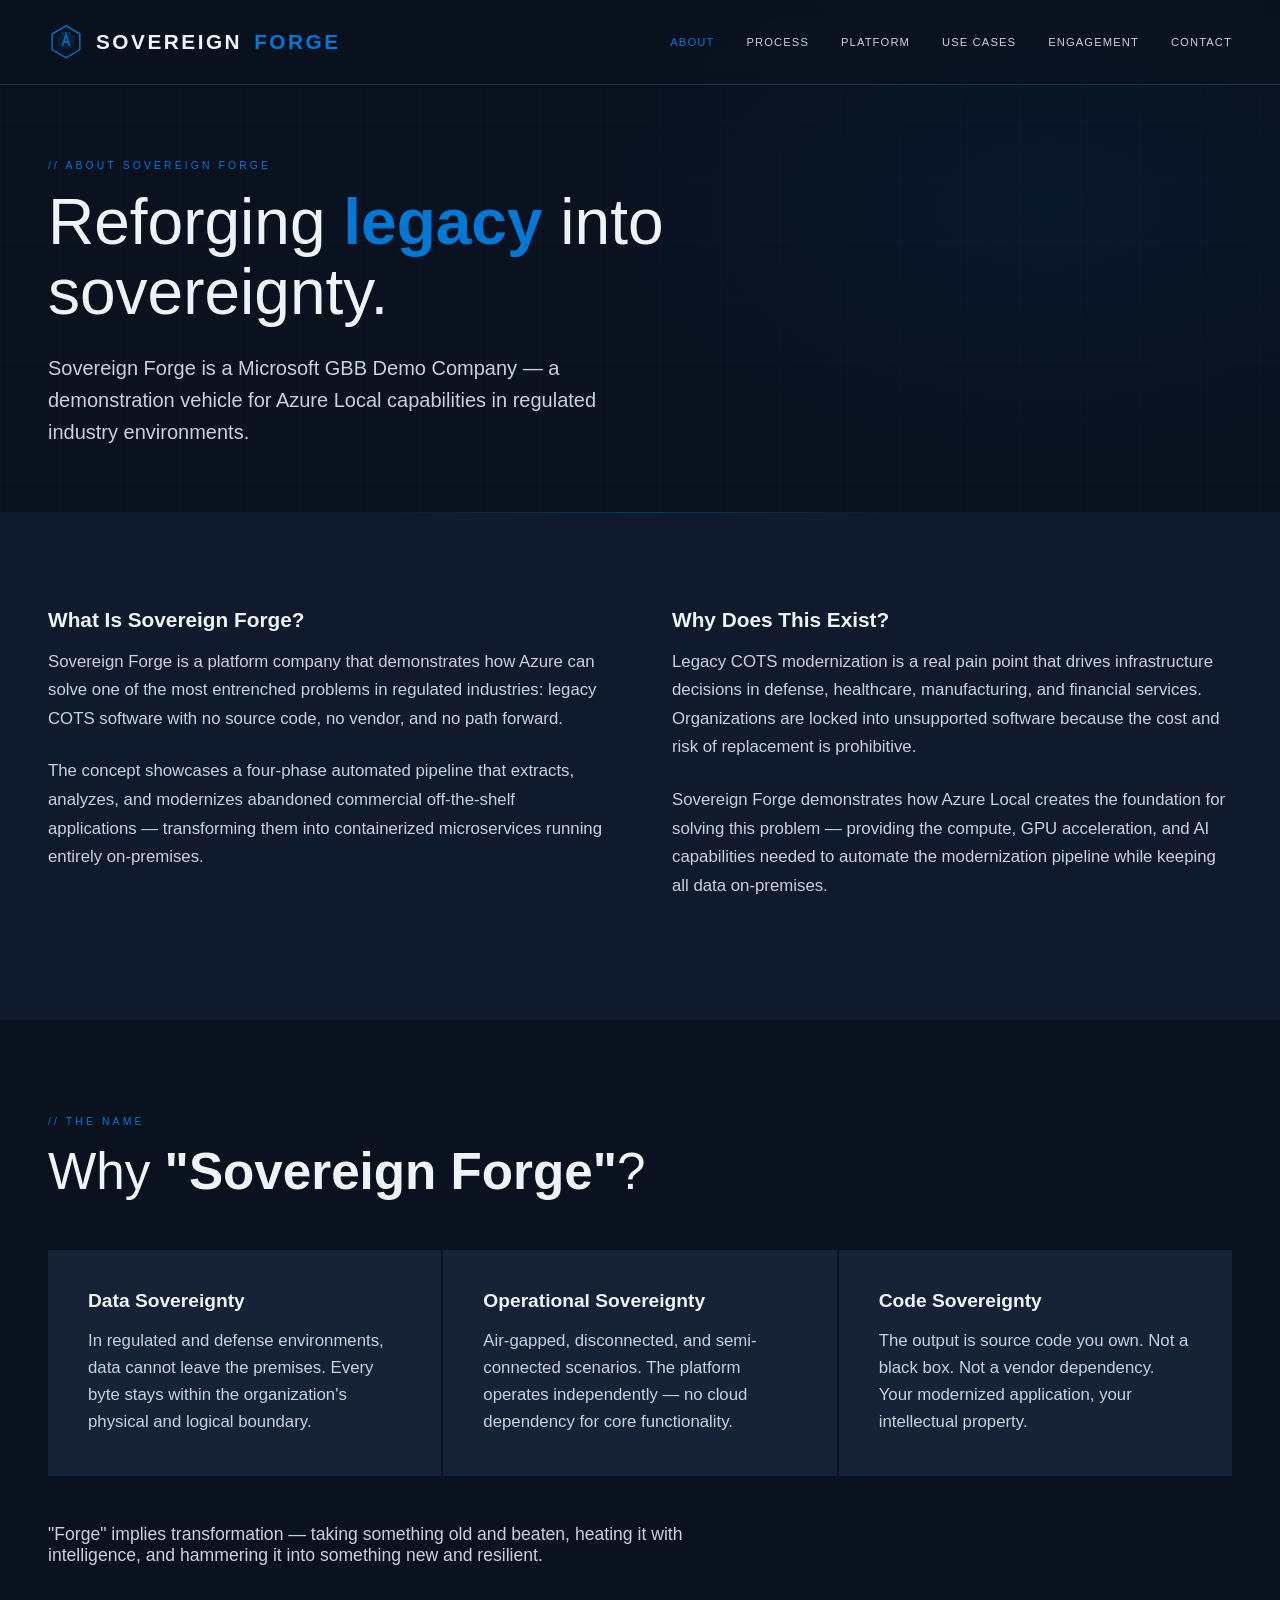
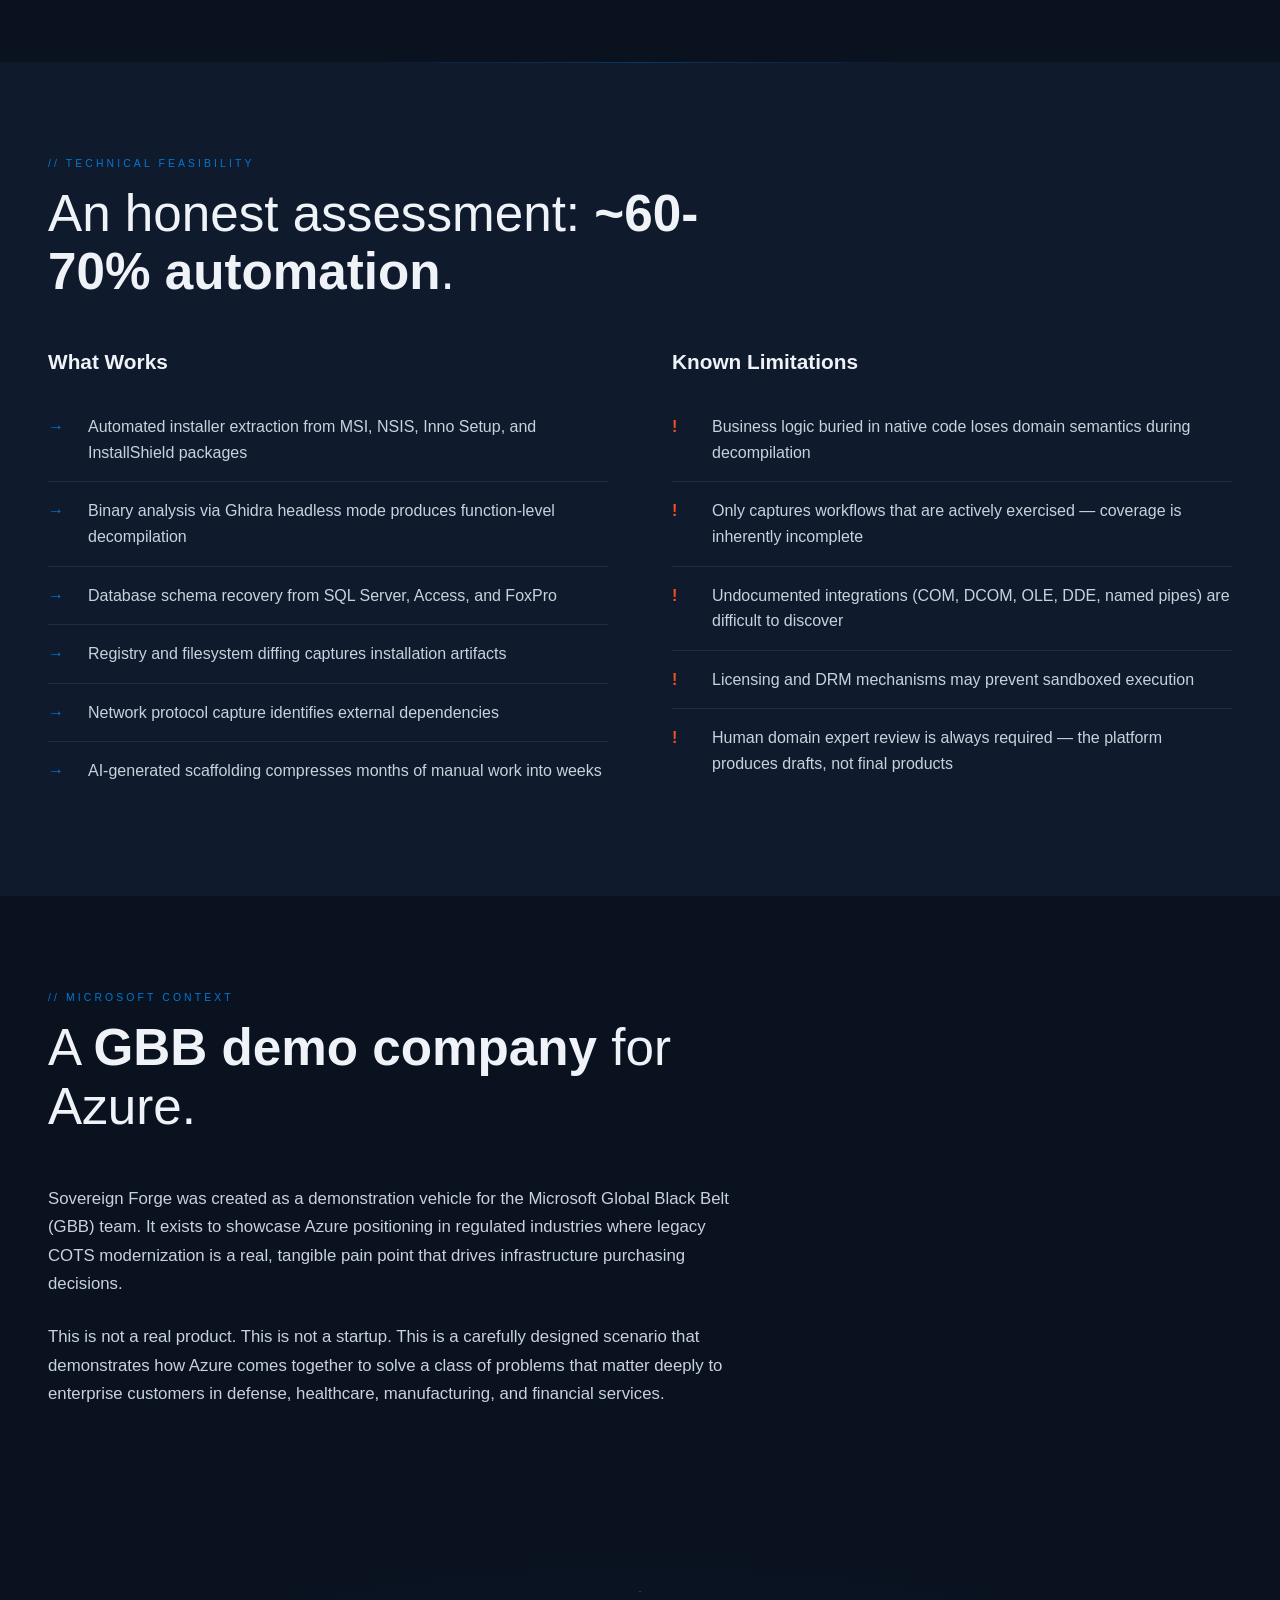
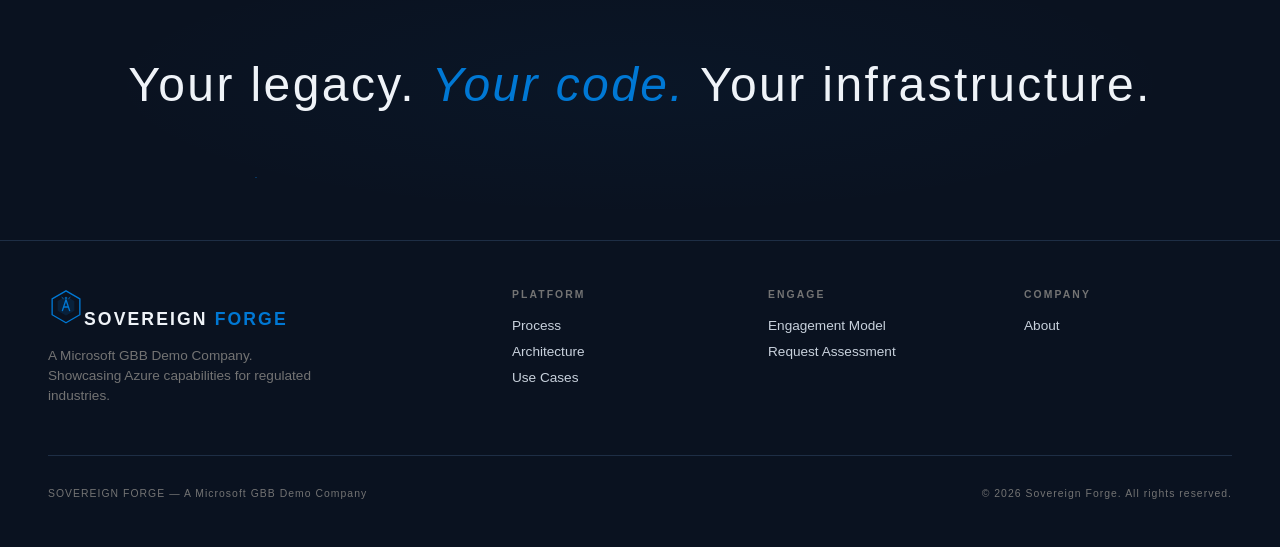
==== commit 5dcc8c09: "Add logo, favicon, and CSS visual enhancements SVG hex forge icon + wordmark logo, favicon across al" ====
--- a/about.html
+++ b/about.html
@@ -5,13 +5,13 @@
     <meta charset="UTF-8">
     <meta name="viewport" content="width=device-width, initial-scale=1.0">
     <title>About — Sovereign Forge</title>
-    <link rel="stylesheet" href="css/styles.css">
+    <link rel="icon" type="image/svg+xml" href="img/icon.svg"><link rel="stylesheet" href="css/styles.css">
 </head>
 
 <body>
 
     <nav>
-        <a href="index.html" class="logo">SOVEREIGN <span>FORGE</span></a>
+        <a href="index.html" class="logo"><img src="img/icon.svg" alt="Sovereign Forge">SOVEREIGN <span>FORGE</span></a>
         <ul class="nav-links">
             <li><a href="about.html" class="active">About</a></li>
             <li><a href="process.html">Process</a></li>
@@ -135,7 +135,7 @@
     <footer>
         <div class="footer-inner">
             <div class="footer-brand">
-                <a href="index.html" class="logo">SOVEREIGN <span>FORGE</span></a>
+                <a href="index.html" class="logo"><img src="img/icon.svg" alt="Sovereign Forge">SOVEREIGN <span>FORGE</span></a>
                 <p>A Microsoft GBB Demo Company. Showcasing Azure capabilities for regulated industries.</p>
             </div>
             <div class="footer-col">
--- a/css/styles.css
+++ b/css/styles.css
@@ -59,12 +59,20 @@
 }
 
 .logo {
+    display: inline-flex;
+    align-items: center;
+    gap: 0.75rem;
     font-weight: 700;
     font-size: 1.3rem;
     letter-spacing: 0.12em;
     text-transform: uppercase;
     text-decoration: none;
     color: var(--ms-white);
+}
+
+.logo img {
+    height: 36px;
+    width: auto;
 }
 
 .logo span {
@@ -691,6 +699,348 @@
     }
 }
 
+@keyframes gridScroll {
+    0% {
+        transform: translateY(0);
+    }
+
+    100% {
+        transform: translateY(60px);
+    }
+}
+
+@keyframes glowPulse {
+
+    0%,
+    100% {
+        opacity: 0.4;
+    }
+
+    50% {
+        opacity: 0.8;
+    }
+}
+
+@keyframes scanline {
+    0% {
+        transform: translateY(-100%);
+    }
+
+    100% {
+        transform: translateY(100vh);
+    }
+}
+
+@keyframes floatUp {
+    0% {
+        transform: translateY(0) scale(1);
+        opacity: 0.3;
+    }
+
+    50% {
+        opacity: 0.6;
+    }
+
+    100% {
+        transform: translateY(-200px) scale(0.5);
+        opacity: 0;
+    }
+}
+
+/* ---- Visual Enhancements: Grid Pattern Overlay ---- */
+.hero::after {
+    content: '';
+    position: absolute;
+    inset: 0;
+    background-image:
+        linear-gradient(rgba(0, 120, 212, 0.03) 1px, transparent 1px),
+        linear-gradient(90deg, rgba(0, 120, 212, 0.03) 1px, transparent 1px);
+    background-size: 60px 60px;
+    pointer-events: none;
+    animation: gridScroll 8s linear infinite;
+}
+
+.page-header::after {
+    content: '';
+    position: absolute;
+    inset: 0;
+    background-image:
+        linear-gradient(rgba(0, 120, 212, 0.03) 1px, transparent 1px),
+        linear-gradient(90deg, rgba(0, 120, 212, 0.03) 1px, transparent 1px);
+    background-size: 60px 60px;
+    pointer-events: none;
+}
+
+/* ---- Visual Enhancements: Section Divider Glow ---- */
+.bg-navy {
+    position: relative;
+}
+
+.bg-deep {
+    position: relative;
+}
+
+.bg-navy::before {
+    content: '';
+    position: absolute;
+    top: 0;
+    left: 50%;
+    transform: translateX(-50%);
+    width: 40%;
+    height: 1px;
+    background: linear-gradient(90deg, transparent, rgba(0, 120, 212, 0.3), transparent);
+}
+
+/* ---- Visual Enhancements: Card Glow on Hover ---- */
+.card::after {
+    content: '';
+    position: absolute;
+    top: -50%;
+    left: -50%;
+    width: 200%;
+    height: 200%;
+    background: radial-gradient(circle at var(--mouse-x, 50%) var(--mouse-y, 50%), rgba(0, 120, 212, 0.06), transparent 60%);
+    pointer-events: none;
+    opacity: 0;
+    transition: opacity 0.4s;
+}
+
+.card:hover::after {
+    opacity: 1;
+}
+
+/* ---- Visual Enhancements: Stat Value Glow ---- */
+.stat-value {
+    text-shadow: 0 0 40px rgba(0, 120, 212, 0.2);
+}
+
+.stat {
+    position: relative;
+    transition: background 0.3s;
+}
+
+.stat:hover {
+    background: rgba(0, 120, 212, 0.03);
+}
+
+/* ---- Visual Enhancements: Phase Number Enhancement ---- */
+.phase-num {
+    background: linear-gradient(180deg, var(--ms-border) 0%, rgba(30, 46, 69, 0.3) 100%);
+    -webkit-background-clip: text;
+    -webkit-text-fill-color: transparent;
+    background-clip: text;
+    transition: all 0.4s;
+}
+
+.phase-row:hover .phase-num {
+    background: linear-gradient(180deg, var(--ms-blue) 0%, rgba(0, 120, 212, 0.3) 100%);
+    -webkit-background-clip: text;
+    -webkit-text-fill-color: transparent;
+    background-clip: text;
+}
+
+/* ---- Visual Enhancements: Phase Tag Enhancement ---- */
+.phase-tag {
+    transition: all 0.3s;
+}
+
+.phase-tag:hover {
+    border-color: var(--ms-blue);
+    color: var(--ms-blue);
+    box-shadow: 0 0 10px rgba(0, 120, 212, 0.15);
+}
+
+/* ---- Visual Enhancements: Arch Layer Enhancement ---- */
+.arch-layer {
+    transition: all 0.3s;
+    position: relative;
+}
+
+.arch-layer:hover {
+    background: var(--ms-border);
+}
+
+.arch-layer::before {
+    content: '';
+    position: absolute;
+    left: 0;
+    top: 0;
+    height: 100%;
+    width: 3px;
+    background: var(--ms-blue);
+    transform: scaleY(0);
+    transition: transform 0.3s;
+}
+
+.arch-layer:hover::before {
+    transform: scaleY(1);
+}
+
+.arch-item {
+    transition: all 0.3s;
+}
+
+.arch-item:hover {
+    border-color: var(--ms-blue);
+    color: var(--ms-white);
+    box-shadow: 0 0 15px rgba(0, 120, 212, 0.1);
+}
+
+/* ---- Visual Enhancements: Vertical Card Glow Line ---- */
+.vert-item {
+    position: relative;
+    overflow: hidden;
+}
+
+.vert-item::after {
+    content: '';
+    position: absolute;
+    bottom: 0;
+    left: 0;
+    width: 100%;
+    height: 2px;
+    background: linear-gradient(90deg, transparent, var(--ms-blue), transparent);
+    transform: scaleX(0);
+    transition: transform 0.5s;
+}
+
+.vert-item:hover::after {
+    transform: scaleX(1);
+}
+
+/* ---- Visual Enhancements: Tagline Section Particles ---- */
+.tagline-section::after {
+    content: '';
+    position: absolute;
+    inset: 0;
+    background-image:
+        radial-gradient(1px 1px at 10% 30%, rgba(0, 120, 212, 0.4) 50%, transparent 50%),
+        radial-gradient(1px 1px at 30% 60%, rgba(0, 120, 212, 0.3) 50%, transparent 50%),
+        radial-gradient(1.5px 1.5px at 50% 20%, rgba(0, 120, 212, 0.5) 50%, transparent 50%),
+        radial-gradient(1px 1px at 70% 70%, rgba(0, 120, 212, 0.3) 50%, transparent 50%),
+        radial-gradient(1px 1px at 85% 40%, rgba(0, 120, 212, 0.4) 50%, transparent 50%),
+        radial-gradient(1.5px 1.5px at 20% 80%, rgba(0, 120, 212, 0.35) 50%, transparent 50%),
+        radial-gradient(1px 1px at 60% 45%, rgba(0, 120, 212, 0.3) 50%, transparent 50%),
+        radial-gradient(1px 1px at 90% 15%, rgba(0, 120, 212, 0.4) 50%, transparent 50%),
+        radial-gradient(1px 1px at 40% 90%, rgba(0, 120, 212, 0.25) 50%, transparent 50%),
+        radial-gradient(1.5px 1.5px at 75% 55%, rgba(0, 120, 212, 0.45) 50%, transparent 50%);
+    pointer-events: none;
+    animation: glowPulse 4s ease-in-out infinite;
+}
+
+/* ---- Visual Enhancements: Timeline Pulse ---- */
+.timeline::after {
+    content: '';
+    position: absolute;
+    left: -4px;
+    top: 0;
+    width: 10px;
+    height: 30px;
+    background: linear-gradient(180deg, var(--ms-blue), transparent);
+    border-radius: 5px;
+    animation: scanline 6s linear infinite;
+    opacity: 0.4;
+}
+
+.timeline-item::after {
+    content: '';
+    position: absolute;
+    left: -3rem;
+    top: 0.5rem;
+    width: 12px;
+    height: 12px;
+    border-radius: 50%;
+    background: var(--ms-blue);
+    margin-left: -5px;
+    box-shadow: 0 0 12px rgba(0, 120, 212, 0.4);
+}
+
+/* ---- Visual Enhancements: Button Enhancements ---- */
+.btn-primary {
+    position: relative;
+    overflow: hidden;
+}
+
+.btn-primary::before {
+    content: '';
+    position: absolute;
+    top: 50%;
+    left: 50%;
+    width: 0;
+    height: 0;
+    background: rgba(255, 255, 255, 0.1);
+    border-radius: 50%;
+    transform: translate(-50%, -50%);
+    transition: width 0.6s, height 0.6s;
+}
+
+.btn-primary:hover::before {
+    width: 300px;
+    height: 300px;
+}
+
+.btn-secondary::after {
+    content: '';
+    position: absolute;
+    inset: 0;
+    background: linear-gradient(135deg, rgba(0, 120, 212, 0.05), transparent 50%);
+    opacity: 0;
+    transition: opacity 0.3s;
+}
+
+.btn-secondary {
+    position: relative;
+    overflow: hidden;
+}
+
+.btn-secondary:hover::after {
+    opacity: 1;
+}
+
+/* ---- Visual Enhancements: Detail List Arrow Animation ---- */
+.detail-list li {
+    transition: padding-left 0.3s, background 0.3s;
+}
+
+.detail-list li:hover {
+    padding-left: 0.5rem;
+    background: rgba(0, 120, 212, 0.02);
+}
+
+/* ---- Visual Enhancements: Horizontal Rule Accents ---- */
+.stats-bar {
+    position: relative;
+}
+
+.stats-bar::before {
+    content: '';
+    position: absolute;
+    top: -1px;
+    left: 20%;
+    right: 20%;
+    height: 1px;
+    background: linear-gradient(90deg, transparent, rgba(0, 120, 212, 0.4), transparent);
+}
+
+/* ---- Visual Enhancements: Nav Scrolled State ---- */
+nav {
+    transition: padding 0.3s, background 0.3s;
+}
+
+/* ---- Visual Enhancements: Platform Badge Enhancement ---- */
+.platform-badge {
+    transition: all 0.3s;
+}
+
+.platform-badge:hover {
+    border-color: var(--ms-blue);
+    box-shadow: 0 0 20px rgba(0, 120, 212, 0.15);
+}
+
+.platform-badge .dot {
+    box-shadow: 0 0 8px rgba(127, 186, 0, 0.5);
+}
+
 /* ---- Hero (index only) ---- */
 .hero {
     min-height: 100vh;
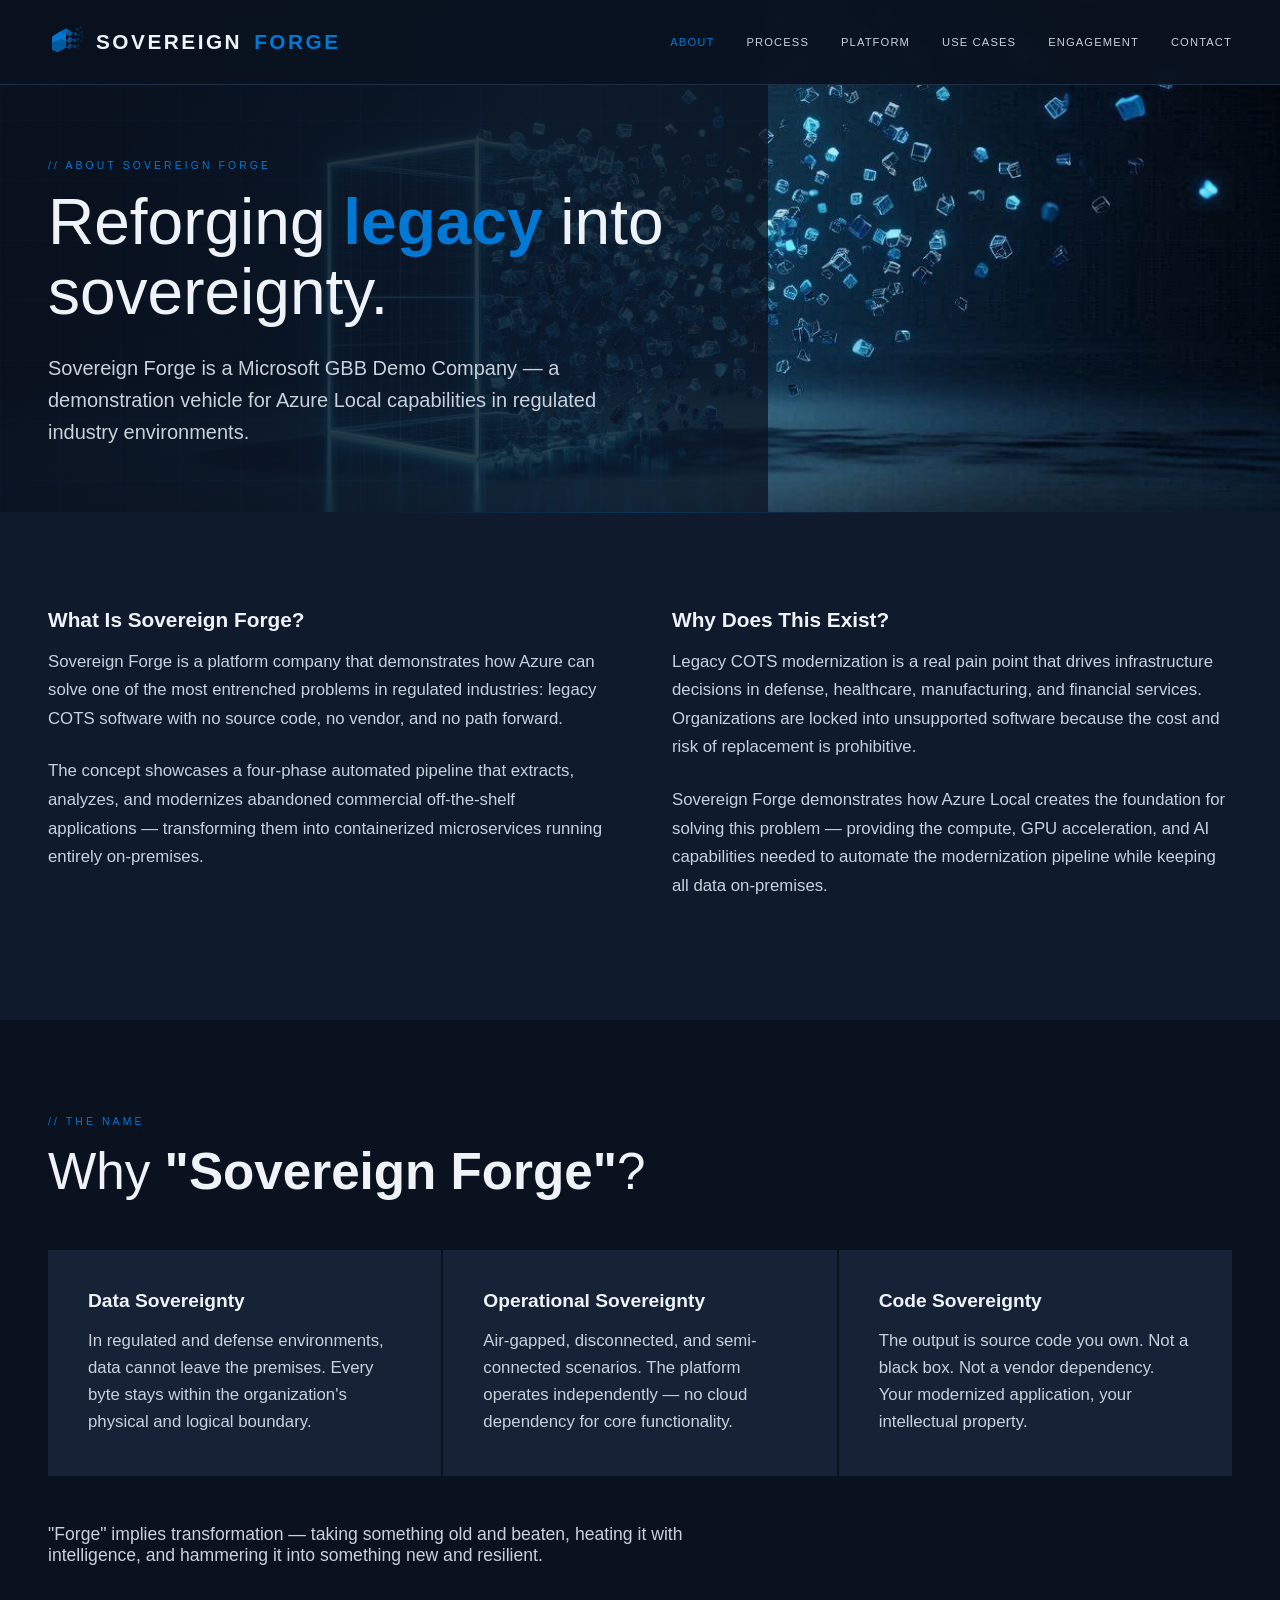
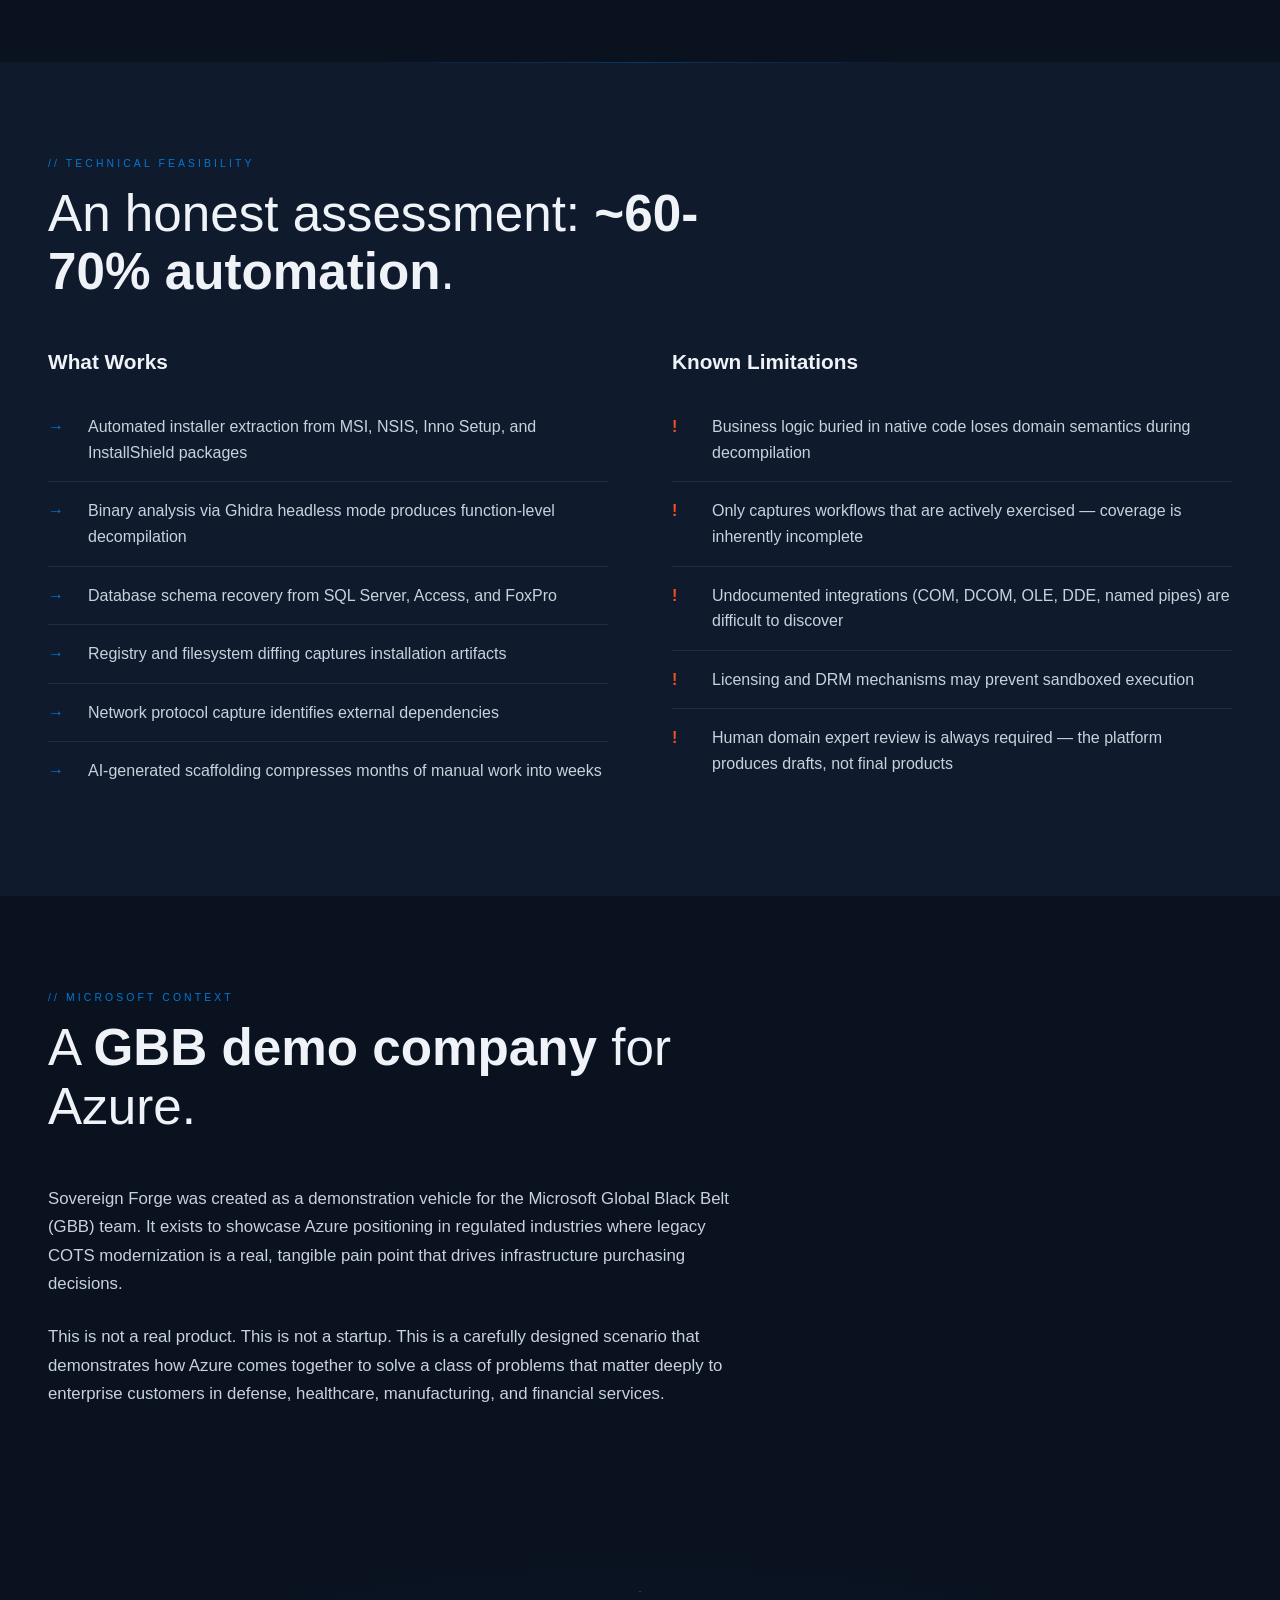
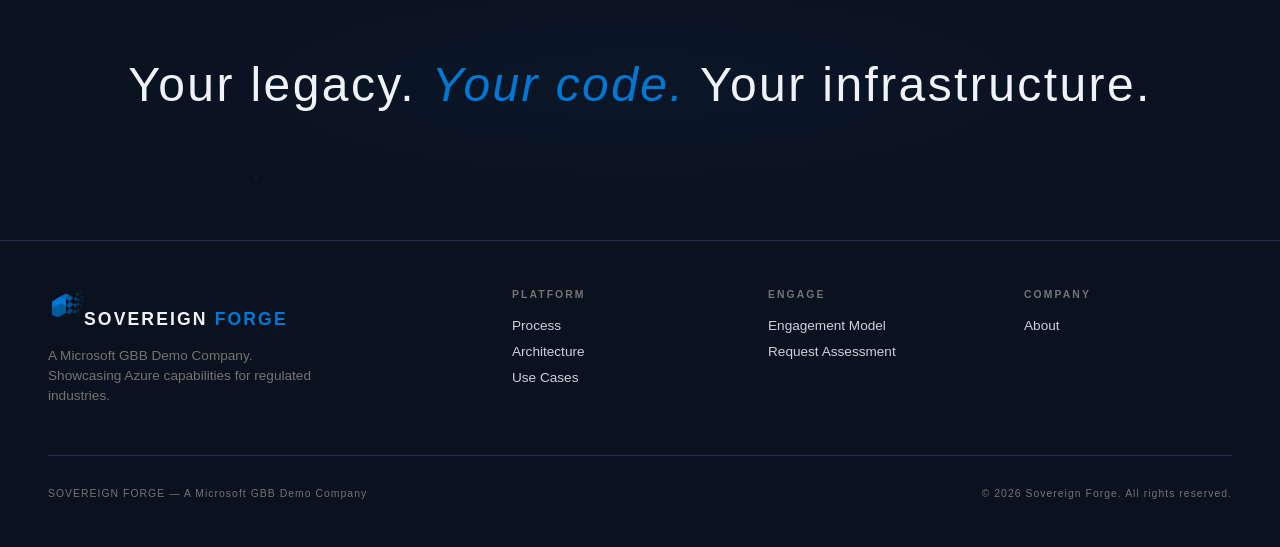
==== commit 56128673: "Add AI-generated images across all pages 12 images from Microsoft Designer integrated as hero backgr" ====
--- a/about.html
+++ b/about.html
@@ -5,7 +5,8 @@
     <meta charset="UTF-8">
     <meta name="viewport" content="width=device-width, initial-scale=1.0">
     <title>About — Sovereign Forge</title>
-    <link rel="icon" type="image/svg+xml" href="img/icon.svg"><link rel="stylesheet" href="css/styles.css">
+    <link rel="icon" type="image/svg+xml" href="img/icon.svg">
+    <link rel="stylesheet" href="css/styles.css">
 </head>
 
 <body>
@@ -22,7 +23,7 @@
         </ul>
     </nav>
 
-    <div class="page-header">
+    <div class="page-header page-header-bg" style="background-image: url('img/about-platform.jpg');">
         <div class="section-tag">// About Sovereign Forge</div>
         <h1>Reforging <strong>legacy</strong> into sovereignty.</h1>
         <p class="page-subtitle">Sovereign Forge is a Microsoft GBB Demo Company — a demonstration vehicle for Azure
@@ -135,7 +136,8 @@
     <footer>
         <div class="footer-inner">
             <div class="footer-brand">
-                <a href="index.html" class="logo"><img src="img/icon.svg" alt="Sovereign Forge">SOVEREIGN <span>FORGE</span></a>
+                <a href="index.html" class="logo"><img src="img/icon.svg" alt="Sovereign Forge">SOVEREIGN
+                    <span>FORGE</span></a>
                 <p>A Microsoft GBB Demo Company. Showcasing Azure capabilities for regulated industries.</p>
             </div>
             <div class="footer-col">
--- a/css/styles.css
+++ b/css/styles.css
@@ -1136,6 +1136,88 @@
     line-height: 1.5;
 }
 
+/* ---- Section Background Images ---- */
+.hero-bg {
+    background-size: cover;
+    background-position: center;
+    background-repeat: no-repeat;
+    position: relative;
+}
+
+.hero-bg::before {
+    content: '';
+    position: absolute;
+    inset: 0;
+    background: linear-gradient(135deg, rgba(10, 18, 32, 0.92) 0%, rgba(10, 18, 32, 0.7) 50%, rgba(10, 18, 32, 0.85) 100%);
+    pointer-events: none;
+}
+
+.section-bg {
+    background-size: cover;
+    background-position: center;
+    background-repeat: no-repeat;
+    position: relative;
+}
+
+.section-bg::after {
+    content: '';
+    position: absolute;
+    inset: 0;
+    background: linear-gradient(180deg, rgba(15, 27, 45, 0.88) 0%, rgba(15, 27, 45, 0.92) 100%);
+    pointer-events: none;
+    z-index: 0;
+}
+
+.section-bg>* {
+    position: relative;
+    z-index: 1;
+}
+
+.section-img {
+    width: 100%;
+    height: 280px;
+    object-fit: cover;
+    border: 1px solid var(--ms-border);
+    filter: brightness(0.8) saturate(0.9);
+    transition: filter 0.4s;
+}
+
+.section-img:hover {
+    filter: brightness(1) saturate(1);
+}
+
+.section-img-rounded {
+    border-radius: 2px;
+}
+
+.img-overlay-container {
+    position: relative;
+    overflow: hidden;
+}
+
+.img-overlay-container::after {
+    content: '';
+    position: absolute;
+    inset: 0;
+    background: linear-gradient(180deg, transparent 60%, rgba(10, 18, 32, 0.6) 100%);
+    pointer-events: none;
+}
+
+/* Page header with background image */
+.page-header-bg {
+    background-size: cover;
+    background-position: center;
+    position: relative;
+}
+
+.page-header-bg::before {
+    content: '';
+    position: absolute;
+    inset: 0;
+    background: linear-gradient(135deg, rgba(10, 18, 32, 0.93) 0%, rgba(10, 18, 32, 0.75) 100%);
+    pointer-events: none;
+}
+
 /* ---- Responsive ---- */
 @media (max-width: 768px) {
     nav {
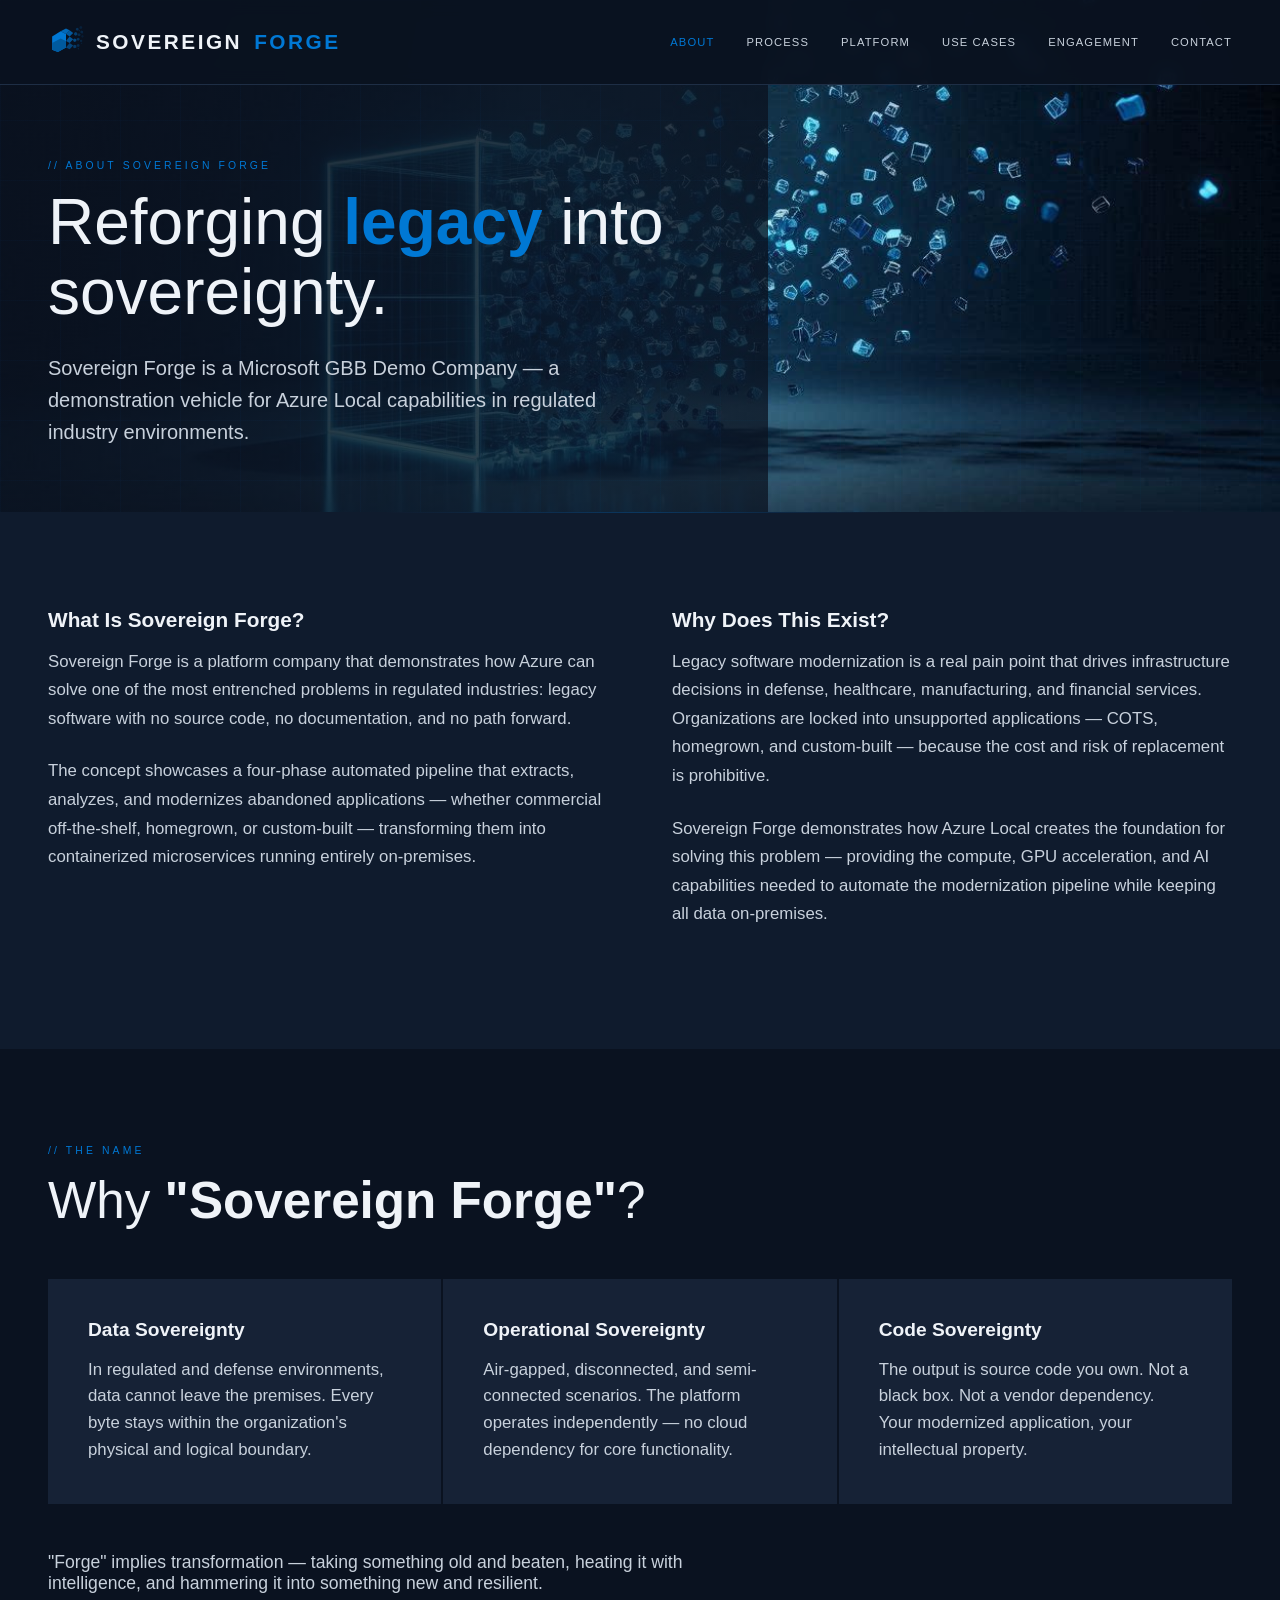
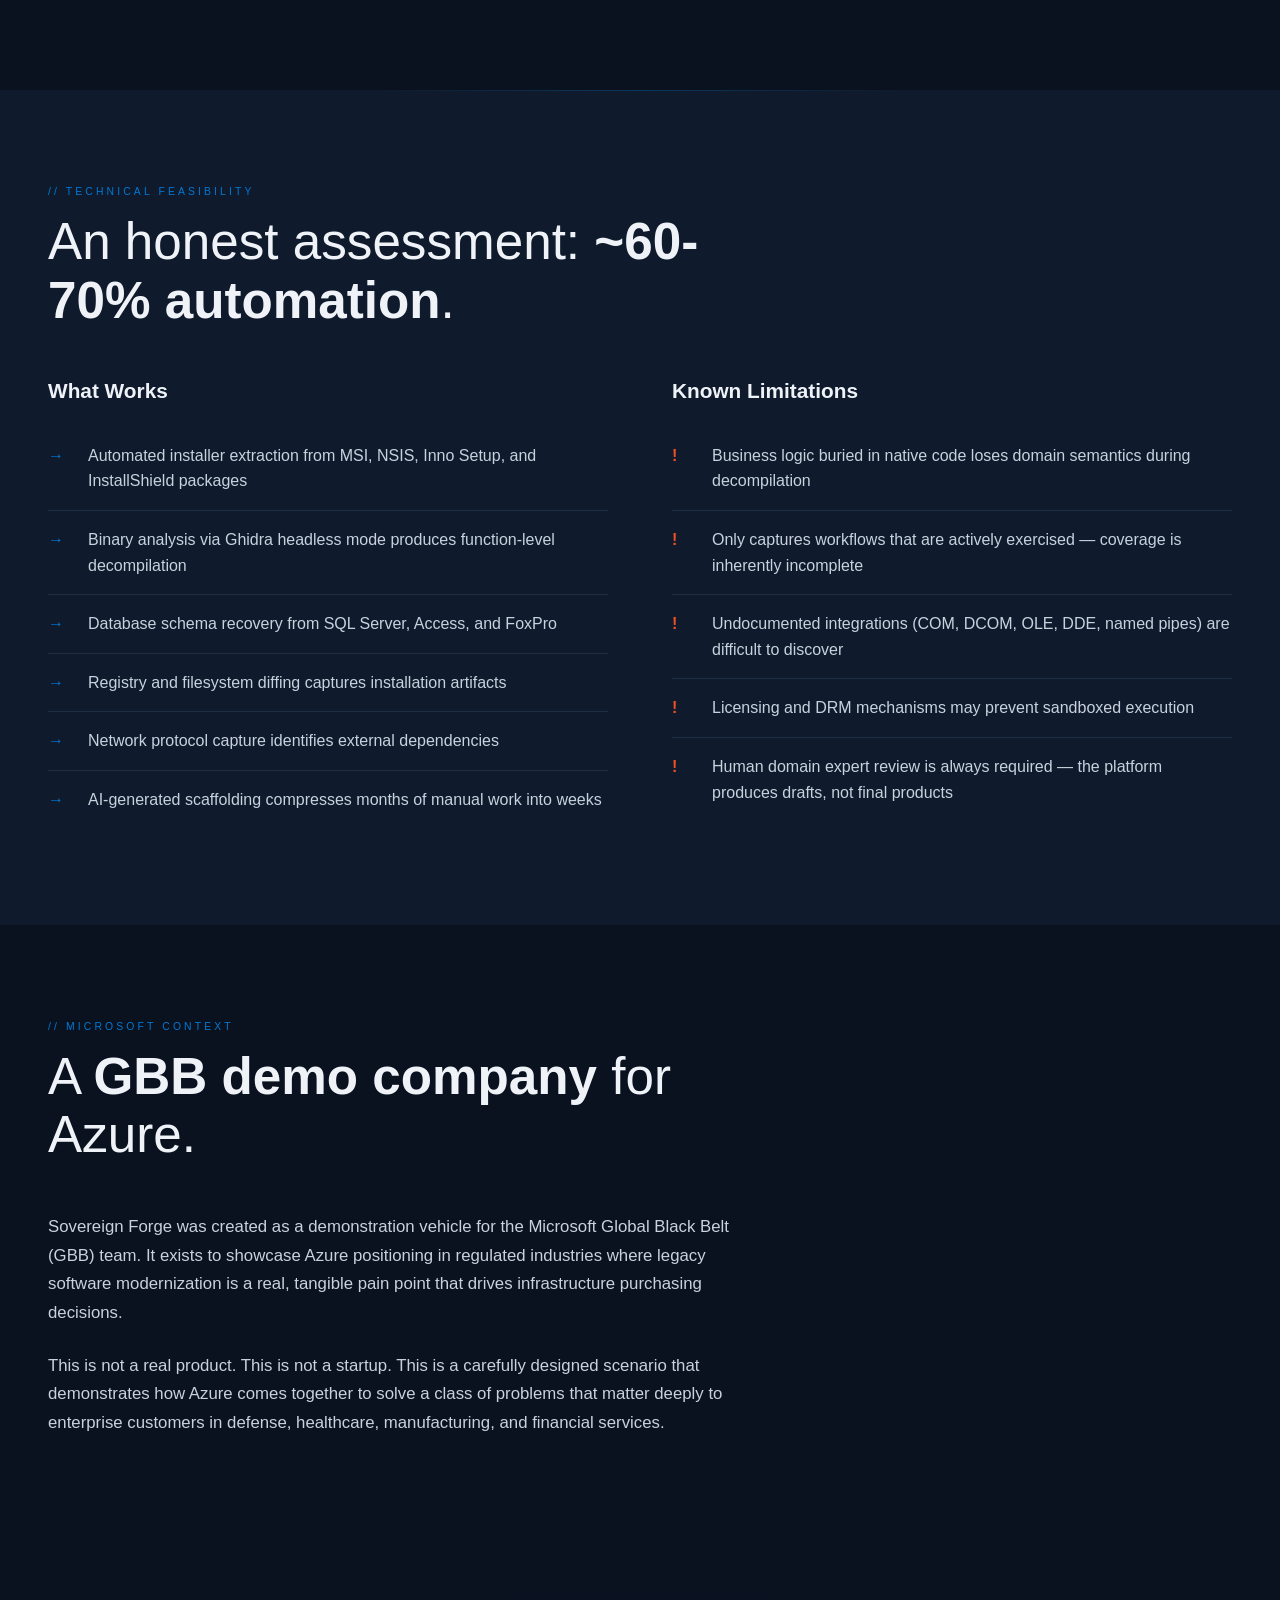
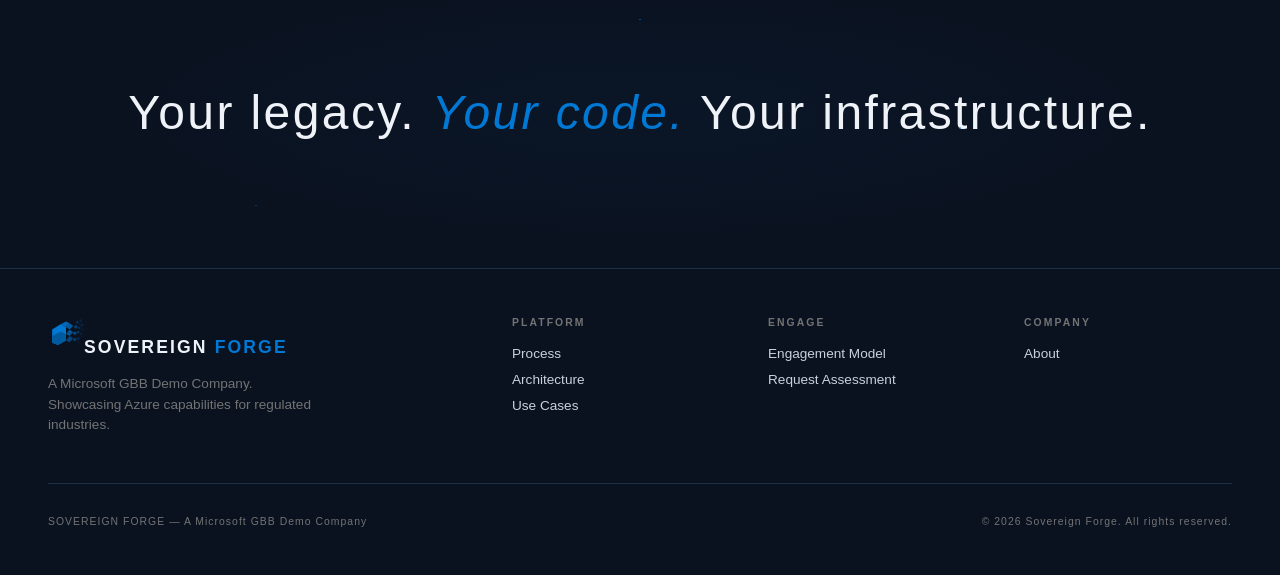
==== commit d6d471fc: "Broaden from COTS-specific to legacy software generally Shifted focus from exclusively COTS to undoc" ====
--- a/about.html
+++ b/about.html
@@ -35,17 +35,19 @@
             <div class="content-text">
                 <h3>What Is Sovereign Forge?</h3>
                 <p>Sovereign Forge is a platform company that demonstrates how Azure can solve one of the most
-                    entrenched problems in regulated industries: legacy COTS
-                    software with no source code, no vendor, and no path forward.</p>
+                    entrenched problems in regulated industries: legacy software
+                    with no source code, no documentation, and no path forward.</p>
                 <p>The concept showcases a four-phase automated pipeline that extracts, analyzes, and modernizes
-                    abandoned commercial off-the-shelf applications — transforming them into containerized microservices
+                    abandoned applications — whether commercial off-the-shelf, homegrown, or custom-built — transforming
+                    them into containerized microservices
                     running entirely on-premises.</p>
             </div>
             <div class="content-text">
                 <h3>Why Does This Exist?</h3>
-                <p>Legacy COTS modernization is a real pain point that drives infrastructure decisions in defense,
+                <p>Legacy software modernization is a real pain point that drives infrastructure decisions in defense,
                     healthcare, manufacturing, and financial services. Organizations are locked into unsupported
-                    software because the cost and risk of replacement is prohibitive.</p>
+                    applications — COTS, homegrown, and custom-built — because the cost and risk of replacement is
+                    prohibitive.</p>
                 <p>Sovereign Forge demonstrates how Azure Local creates the foundation for solving this problem —
                     providing the compute, GPU acceleration, and AI capabilities needed to automate the modernization
                     pipeline while keeping all data on-premises.</p>
@@ -120,7 +122,7 @@
         <h2 class="section-title">A <strong>GBB demo company</strong> for Azure.</h2>
         <div class="content-text" style="max-width: 700px;">
             <p>Sovereign Forge was created as a demonstration vehicle for the Microsoft Global Black Belt (GBB) team. It
-                exists to showcase Azure positioning in regulated industries where legacy COTS modernization is a
+                exists to showcase Azure positioning in regulated industries where legacy software modernization is a
                 real, tangible pain point that drives infrastructure purchasing decisions.</p>
             <p>This is not a real product. This is not a startup. This is a carefully designed scenario that
                 demonstrates how Azure comes together to solve a class
--- a/css/styles.css
+++ b/css/styles.css
@@ -1139,8 +1139,9 @@
 /* ---- Section Background Images ---- */
 .hero-bg {
     background-size: cover;
-    background-position: center;
+    background-position: center center;
     background-repeat: no-repeat;
+    background-attachment: scroll;
     position: relative;
 }
 
@@ -1154,8 +1155,9 @@
 
 .section-bg {
     background-size: cover;
-    background-position: center;
+    background-position: center center;
     background-repeat: no-repeat;
+    background-attachment: scroll;
     position: relative;
 }
 
@@ -1206,7 +1208,9 @@
 /* Page header with background image */
 .page-header-bg {
     background-size: cover;
-    background-position: center;
+    background-position: center center;
+    background-repeat: no-repeat;
+    background-attachment: scroll;
     position: relative;
 }
 
